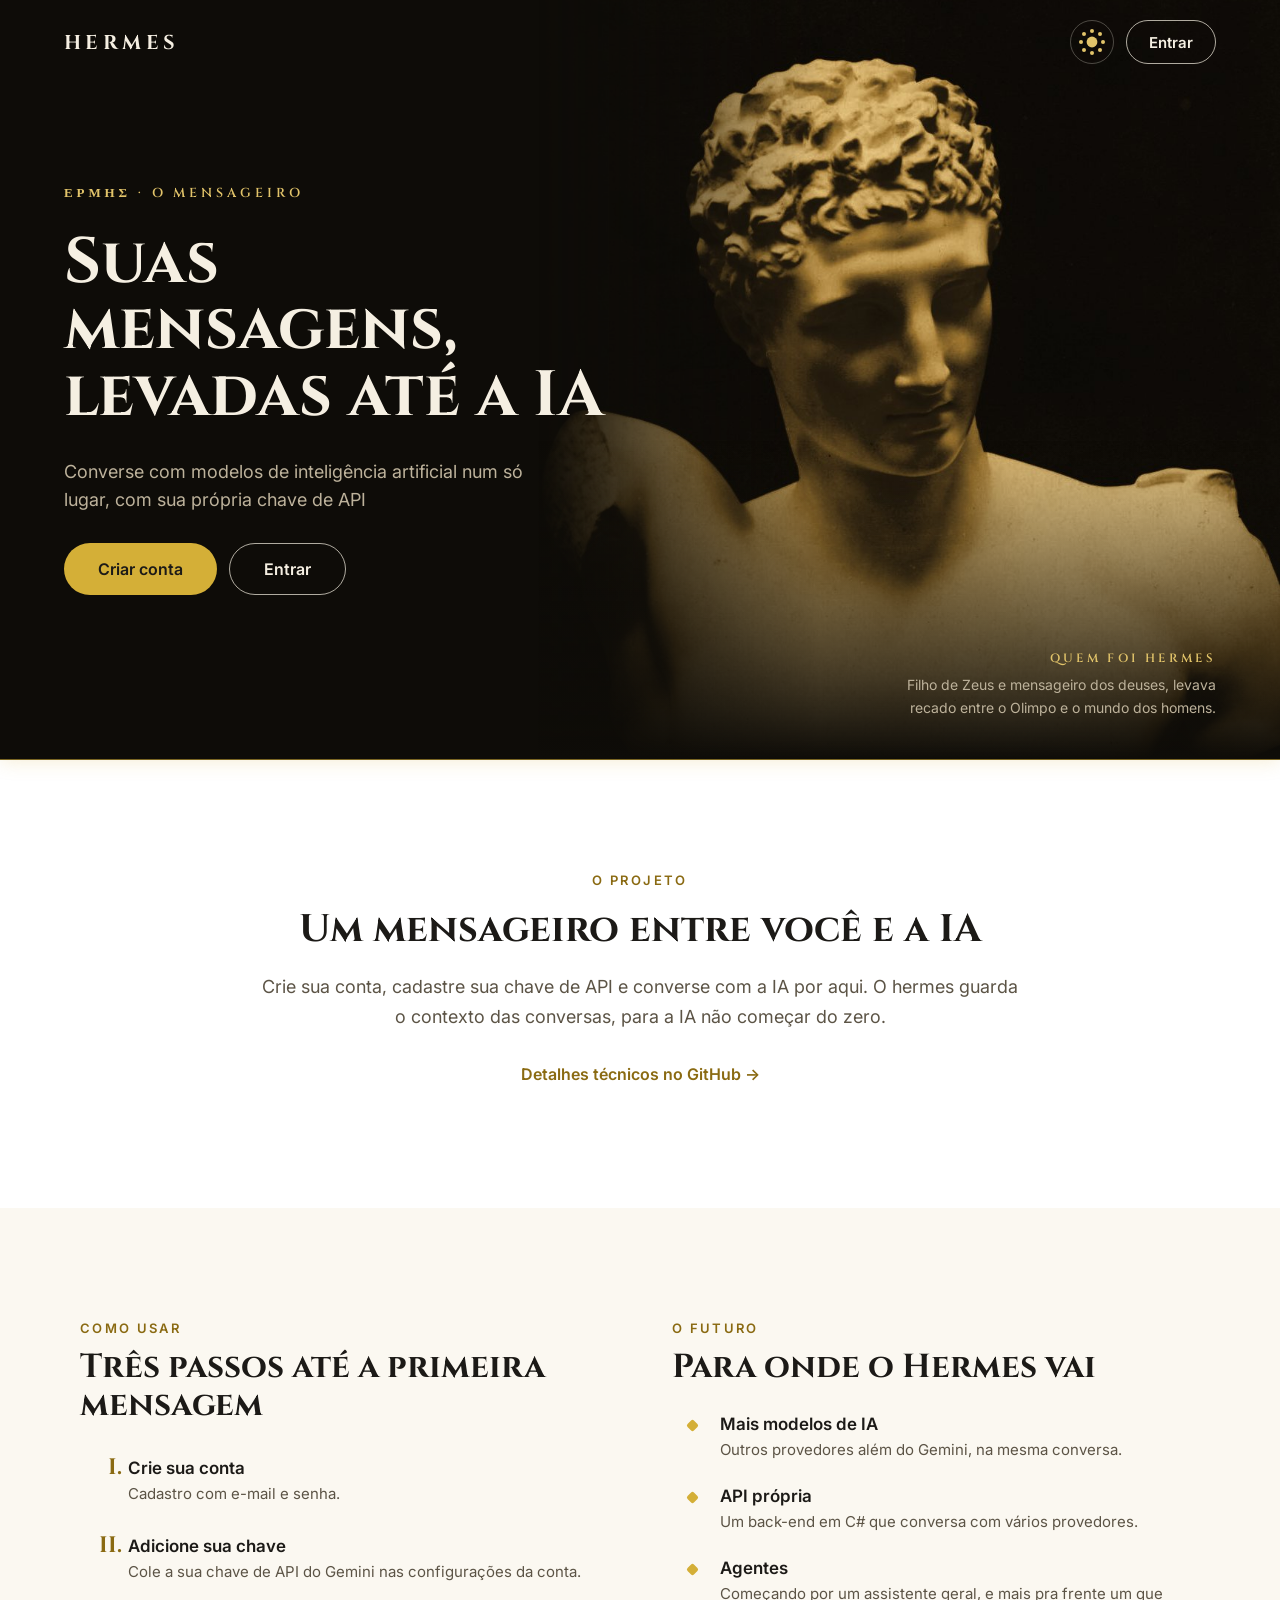
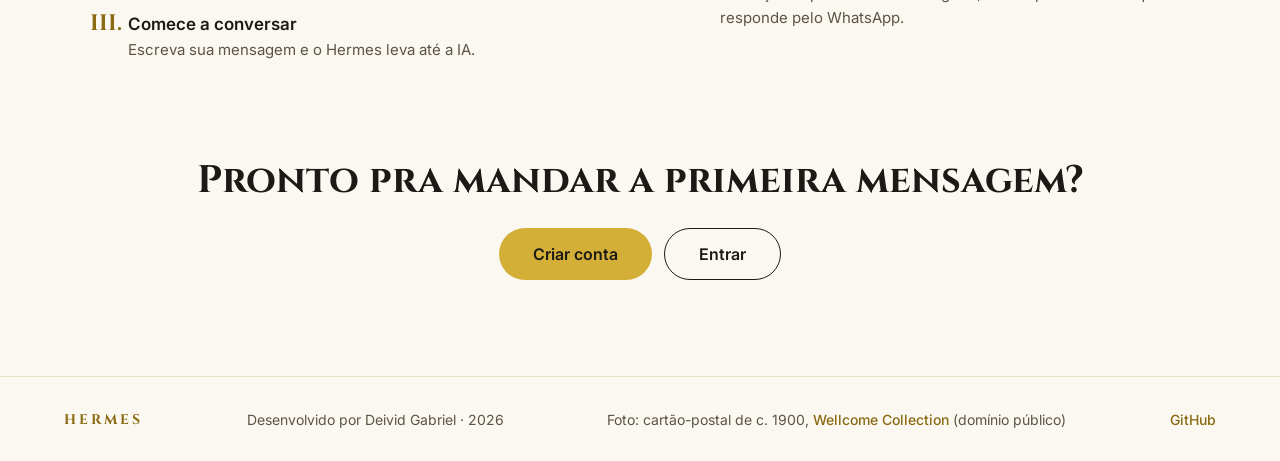
==== frontend/index.html @ 869a113d "Página inicial, estrutura do front-end e projeto da API" ====
<!doctype html>
<html lang="pt-BR">
  <head>
    <meta charset="UTF-8" />
    <meta name="viewport" content="width=device-width, initial-scale=1.0" />
    <title>HERMES</title>
    <link rel="stylesheet" href="css/style.css" />
  </head>
  <body>
    <div class="hermes">
      <header>
        <span id="identidade_hermes">HERMES</span>

        <div class="topo-acoes">
          <button id="tema_pagina" class="btn-tema">Tema</button>
          <a href="pages/login.html" class="btn btn-contorno">Entrar</a>
        </div>
      </header>

      <img src="images/hermes-dourado.jpg" alt="Busto de mármore de Hermes, da estátua de Praxíteles" />
      <div class="hermes-sombra"></div>
      <div class="hermes-informacoes">
        <p class="sobretitulo">ΕΡΜΗΣ · O MENSAGEIRO</p>
        <h1>Suas mensagens, levadas até a IA</h1>
        <p>Converse com modelos de inteligência artificial num só lugar, com sua própria chave de API</p>

        <div class="botoes">
          <a href="pages/cadastro.html" class="btn btn-dourado">Criar conta</a>
          <a href="pages/login.html" class="btn btn-contorno">Entrar</a>
        </div>
      </div>

      <div class="hermes-legenda">
        <span>Quem foi Hermes</span>
        <p>Filho de Zeus e mensageiro dos deuses, levava recado entre o Olimpo e o mundo dos homens.</p>
      </div>
    </div>

    <div class="informacoes-projeto">
      <p class="sobretitulo">O projeto</p>
      <h2>Um mensageiro entre você e a IA</h2>
      <p>
        Crie sua conta, cadastre sua chave de API e converse com a IA por aqui. O hermes guarda o contexto das
        conversas, para a IA não começar do zero.
      </p>
      <a href="https://github.com/DeividGabrielLeandro" target="_blank" rel="noopener">Detalhes técnicos no GitHub →</a>
    </div>
    <div class="colunas">
      <div class="como-usar">
        <p class="sobretitulo">Como usar</p>
        <h2>Três passos até a primeira mensagem</h2>
        <ol type="I">
          <li>
            <h3>Crie sua conta</h3>
            <p>Cadastro com e-mail e senha.</p>
          </li>
          <li>
            <h3>Adicione sua chave</h3>
            <p>Cole a sua chave de API do Gemini nas configurações da conta.</p>
          </li>
          <li>
            <h3>Comece a conversar</h3>
            <p>Escreva sua mensagem e o Hermes leva até a IA.</p>
          </li>
        </ol>
      </div>

      <div class="futuro">
        <p class="sobretitulo">O futuro</p>
        <h2>Para onde o Hermes vai</h2>
        <ul>
          <li>
            <h3>Mais modelos de IA</h3>
            <p>Outros provedores além do Gemini, na mesma conversa.</p>
          </li>
          <li>
            <h3>API própria</h3>
            <p>Um back-end em C# que conversa com vários provedores.</p>
          </li>
          <li>
            <h3>Agentes</h3>
            <p>Começando por um assistente geral, e mais pra frente um que responde pelo WhatsApp.</p>
          </li>
        </ul>
      </div>
    </div>
    <div class="chamada-final">
      <h2>Pronto pra mandar a primeira mensagem?</h2>
      <div class="botoes">
        <a href="pages/cadastro.html" class="btn btn-dourado">Criar conta</a>
        <a href="pages/login.html" class="btn btn-contorno">Entrar</a>
      </div>
    </div>
    <footer>
      <span>HERMES</span>
      <span>Desenvolvido por Deivid Gabriel · 2026</span>
      <span>
        Foto: cartão-postal de c. 1900,
        <a href="https://wellcomecollection.org/works/et2sagbt" target="_blank" rel="noopener">Wellcome Collection</a>
        (domínio público)
      </span>
      <a href="https://github.com/DeividGabrielLeandro" target="_blank" rel="noopener">GitHub</a>
    </footer>
    <script src="js/script.js"></script>
  </body>
</html>
---- frontend/css/style.css ----
@import url("https://fonts.googleapis.com/css2?family=Cinzel:wght@500;600;700&family=Inter:wght@400;500;600&display=swap");

/* ===== Cores dos temas ===== */
/* Padrão: escuro */
:root {
  --fundo: #12100c;
  --superficie: #1a1712;
  --borda: #332d22;
  --texto: #f3ede0;
  --texto-2: #b5aa94;
  --dourado: #d4af37;
  --dourado-texto: #e2c46a;
}

/* Claro: quando o sistema da pessoa está no claro e ela não escolheu nada no botão... */
@media (prefers-color-scheme: light) {
  :root:not([data-tema="escuro"]) {
    --fundo: #fbf8f1;
    --superficie: #ffffff;
    --borda: #e9e0cc;
    --texto: #1c1a17;
    --texto-2: #5c5446;
    --dourado-texto: #8a6a12;
  }
}

/* ...ou quando ela escolheu claro no botão */
:root[data-tema="claro"] {
  --fundo: #fbf8f1;
  --superficie: #ffffff;
  --borda: #e9e0cc;
  --texto: #1c1a17;
  --texto-2: #5c5446;
  --dourado-texto: #8a6a12;
}

/* ===== Base ===== */
* {
  box-sizing: border-box;
}

html {
  scroll-behavior: smooth;
}

body {
  margin: 0;
  background: var(--fundo);
  color: var(--texto);
  font-family: "Inter", system-ui, sans-serif;
}

h1,
h2 {
  margin: 0;
  font-family: "Cinzel", serif;
  font-weight: 700;
  color: var(--texto);
}

h2 {
  font-size: clamp(1.9rem, 3vw, 2.6rem);
  line-height: 1.15;
}

.sobretitulo {
  margin: 0;
  font-size: 13px;
  font-weight: 600;
  letter-spacing: 0.18em;
  text-transform: uppercase;
  color: var(--dourado-texto);
}

/* ===== Botões ===== */
.btn {
  display: inline-flex;
  align-items: center;
  justify-content: center;
  min-height: 52px;
  padding: 0 34px;
  border-radius: 999px;
  font-size: 16px;
  font-weight: 600;
  text-decoration: none;
  transition: transform 0.15s ease, box-shadow 0.2s ease, background-color 0.2s ease, color 0.4s ease,
    border-color 0.4s ease;
}

.btn:hover {
  transform: translateY(-2px);
}

.btn:focus-visible,
.btn-tema:focus-visible {
  outline: 2px solid var(--dourado);
  outline-offset: 3px;
}

.btn-dourado {
  background: var(--dourado);
  color: #1c1a17;
}

.btn-dourado:hover {
  box-shadow: 0 8px 28px rgba(212, 175, 55, 0.42);
}

.btn-contorno {
  border: 1.5px solid var(--texto);
  color: var(--texto);
}

.btn-contorno:hover {
  background-color: rgba(212, 175, 55, 0.14);
}

.botoes {
  display: flex;
  flex-wrap: wrap;
  gap: 12px;
}

/* ===== Topo (sempre escuro) ===== */
.hermes {
  position: relative;
  min-height: 760px;
  display: flex;
  flex-direction: column;
  overflow: hidden;
  background: #0e0c08;
  color: #f5efe2;
  border-bottom: 1px solid rgba(212, 175, 55, 0.55);
  box-shadow: 0 1px 18px rgba(212, 175, 55, 0.22);
}

.hermes > img {
  position: absolute;
  top: 0;
  right: 0;
  width: 58%;
  height: 100%;
  object-fit: cover;
  object-position: 50% 18%;
  -webkit-mask-image: linear-gradient(to right, transparent 0%, #000 38%);
  mask-image: linear-gradient(to right, transparent 0%, #000 38%);
}

.hermes-sombra {
  position: absolute;
  right: 0;
  bottom: 0;
  width: 58%;
  height: 42%;
  background: linear-gradient(to top, #0e0c08 0%, rgba(14, 12, 8, 0) 100%);
  pointer-events: none;
}

.hermes header {
  position: relative;
  z-index: 2;
  display: flex;
  flex-wrap: wrap;
  align-items: center;
  justify-content: space-between;
  gap: 12px;
  padding: 20px 4rem;
}

#identidade_hermes {
  font-family: "Cinzel", serif;
  font-weight: 700;
  font-size: 20px;
  letter-spacing: 0.22em;
}

.topo-acoes {
  display: flex;
  align-items: center;
  gap: 12px;
}

.topo-acoes .btn {
  min-height: 44px;
  padding: 0 22px;
  font-size: 15px;
}

/* Botão de tema: o texto "Tema" fica escondido (leitores de tela continuam lendo)
   e no lugar aparece uma lua (tema escuro) ou um sol (tema claro), desenhados em CSS */
.btn-tema {
  position: relative;
  width: 44px;
  height: 44px;
  padding: 0;
  border-radius: 50%;
  border: 1px solid rgba(245, 239, 226, 0.28);
  background: transparent;
  color: #e2c46a;
  font-size: 0;
  line-height: 0;
  cursor: pointer;
  transition: background-color 0.2s ease, transform 0.2s ease;
}

.btn-tema:hover {
  background-color: rgba(212, 175, 55, 0.14);
}

.btn-tema:active {
  transform: scale(0.92);
}

/* Lua: círculo vazio com uma sombra interna que forma a meia-lua */
.btn-tema::before {
  content: "";
  position: absolute;
  top: 50%;
  left: 50%;
  width: 18px;
  height: 18px;
  margin: -9px 0 0 -9px;
  border-radius: 50%;
  background-color: transparent;
  box-shadow: inset 6px -5px 0 0 currentColor;
  transform: rotate(-20deg);
  transition: box-shadow 0.5s ease, background-color 0.5s ease, transform 0.5s ease;
}

/* Raios do sol: um ponto central invisível com 8 sombras em volta */
.btn-tema::after {
  content: "";
  position: absolute;
  top: 50%;
  left: 50%;
  width: 4px;
  height: 4px;
  margin: -2px 0 0 -2px;
  border-radius: 50%;
  box-shadow:
    0 -11px, 0 11px, 11px 0, -11px 0,
    8px 8px, -8px 8px, 8px -8px, -8px -8px;
  opacity: 0;
  transform: scale(0.4) rotate(-90deg);
  transition: opacity 0.4s ease, transform 0.5s ease;
}

/* Sol: o círculo fica cheio e menor, e os raios aparecem girando */
:root[data-tema="claro"] .btn-tema::before {
  background-color: currentColor;
  box-shadow: inset 0 0 0 0 currentColor;
  transform: scale(0.6) rotate(90deg);
}

:root[data-tema="claro"] .btn-tema::after {
  opacity: 1;
  transform: scale(1) rotate(0deg);
}

@media (prefers-color-scheme: light) {
  :root:not([data-tema="escuro"]) .btn-tema::before {
    background-color: currentColor;
    box-shadow: inset 0 0 0 0 currentColor;
    transform: scale(0.6) rotate(90deg);
  }

  :root:not([data-tema="escuro"]) .btn-tema::after {
    opacity: 1;
    transform: scale(1) rotate(0deg);
  }
}

.hermes .btn-contorno {
  border-color: rgba(245, 239, 226, 0.7);
  color: #f5efe2;
}

.hermes-informacoes {
  position: relative;
  z-index: 2;
  flex: 1;
  width: min(100%, calc(560px + 8rem));
  display: flex;
  flex-direction: column;
  justify-content: center;
  gap: 28px;
  padding: 2rem 4rem 6rem;
}

.hermes .sobretitulo {
  font-family: "Cinzel", serif;
  letter-spacing: 0.3em;
  color: #e2c46a;
}

.hermes h1 {
  font-size: clamp(2.6rem, 5vw, 4.4rem);
  line-height: 1.04;
  color: #f5efe2;
}

.hermes-informacoes > p:not(.sobretitulo) {
  max-width: 460px;
  margin: 0;
  font-size: 18px;
  line-height: 1.6;
  color: #bdb29b;
}

.hermes-legenda {
  position: absolute;
  z-index: 2;
  right: 4rem;
  bottom: 2.5rem;
  max-width: 340px;
  display: flex;
  flex-direction: column;
  gap: 8px;
  text-align: right;
}

.hermes-legenda span {
  font-family: "Cinzel", serif;
  font-size: 12px;
  font-weight: 600;
  letter-spacing: 0.28em;
  text-transform: uppercase;
  color: #e2c46a;
}

.hermes-legenda p {
  margin: 0;
  font-size: 14px;
  line-height: 1.6;
  color: #bdb29b;
}

/* ===== O projeto ===== */
.informacoes-projeto {
  display: flex;
  flex-direction: column;
  align-items: center;
  gap: 20px;
  padding: 7rem max(1.5rem, calc((100% - 760px) / 2));
  background: var(--superficie);
  text-align: center;
}

.informacoes-projeto > p:not(.sobretitulo) {
  margin: 0;
  font-size: 18px;
  line-height: 1.65;
  color: var(--texto-2);
}

.informacoes-projeto a {
  display: inline-flex;
  align-items: center;
  min-height: 44px;
  color: var(--dourado-texto);
  font-weight: 600;
  text-decoration: none;
}

.informacoes-projeto a:hover {
  text-decoration: underline;
}

/* ===== Como usar + O futuro ===== */
.colunas {
  display: grid;
  grid-template-columns: repeat(2, minmax(0, 1fr));
  gap: 64px;
  padding: 7rem max(1.5rem, calc((100% - 1120px) / 2)) 6rem;
  background: var(--fundo);
}

.como-usar,
.futuro {
  display: flex;
  flex-direction: column;
  gap: 12px;
}

.como-usar h2,
.futuro h2 {
  margin-bottom: 16px;
  font-size: clamp(1.7rem, 2.6vw, 2.2rem);
}

.como-usar ol,
.futuro ul {
  margin: 0;
  display: flex;
  flex-direction: column;
  gap: 24px;
}

.como-usar ol {
  padding-left: 3rem;
}

.como-usar li::marker {
  font-family: "Cinzel", serif;
  font-size: 1.4rem;
  font-weight: 700;
  color: var(--dourado-texto);
}

.futuro ul {
  padding: 0;
  list-style: none;
}

.futuro li {
  position: relative;
  padding-left: 3rem;
}

.futuro li::before {
  content: "";
  position: absolute;
  left: 1rem;
  top: 0.45rem;
  width: 9px;
  height: 9px;
  border-radius: 2px;
  background: var(--dourado);
  transform: rotate(45deg);
}

.colunas li h3 {
  margin: 0 0 4px;
  font-size: 17px;
  font-weight: 600;
  color: var(--texto);
}

.colunas li p {
  margin: 0;
  font-size: 15px;
  line-height: 1.6;
  color: var(--texto-2);
}

/* ===== Chamada final ===== */
.chamada-final {
  display: flex;
  flex-direction: column;
  align-items: center;
  gap: 24px;
  padding: 0 1.5rem 6rem;
  background: var(--fundo);
  text-align: center;
}

.chamada-final h2 {
  font-size: clamp(1.8rem, 3vw, 2.5rem);
  line-height: 1.2;
}

.chamada-final .botoes {
  justify-content: center;
}

/* ===== Rodapé ===== */
footer {
  display: flex;
  flex-wrap: wrap;
  align-items: center;
  justify-content: space-between;
  gap: 8px 24px;
  padding: 20px 4rem;
  background: var(--fundo);
  border-top: 1px solid var(--borda);
  font-size: 14px;
  color: var(--texto-2);
}

footer span:first-child {
  font-family: "Cinzel", serif;
  font-weight: 700;
  letter-spacing: 0.22em;
  color: var(--dourado-texto);
}

footer a {
  display: inline-flex;
  align-items: center;
  min-height: 44px;
  color: var(--dourado-texto);
  font-weight: 500;
  text-decoration: none;
}

footer a:hover {
  text-decoration: underline;
}

/* ===== Celular ===== */
@media (max-width: 800px) {
  .hermes {
    min-height: 0;
  }

  .hermes > img {
    width: 100%;
    opacity: 0.38;
    -webkit-mask-image: none;
    mask-image: none;
  }

  .hermes-sombra {
    width: 100%;
    height: 75%;
  }

  .hermes header,
  .hermes-informacoes,
  footer {
    padding-left: 1.5rem;
    padding-right: 1.5rem;
  }

  .hermes-informacoes {
    padding-bottom: 3rem;
  }

  .hermes-legenda {
    position: relative;
    right: auto;
    bottom: auto;
    max-width: none;
    padding: 0 1.5rem 2.5rem;
    text-align: left;
  }

  .colunas {
    grid-template-columns: 1fr;
    gap: 56px;
  }
}

/* ===== Animações ===== */
/* Só o "from": o fim da animação é o próprio estilo do elemento
   (assim a imagem continua com opacity 0.38 no celular, por exemplo) */
@keyframes aparecer {
  from {
    opacity: 0;
  }
}

@keyframes surgir {
  from {
    opacity: 0;
    transform: translateY(24px);
  }
}

@keyframes revelar-imagem {
  from {
    opacity: 0;
    transform: scale(1.06);
  }
}

/* Entrada do topo, em sequência */
.hermes header {
  animation: aparecer 0.8s ease both;
}

.hermes > img {
  animation: revelar-imagem 1.6s ease both;
}

.hermes-informacoes > * {
  animation: surgir 0.8s ease both;
}

.hermes-informacoes > :nth-child(1) {
  animation-delay: 0.2s;
}

.hermes-informacoes > :nth-child(2) {
  animation-delay: 0.35s;
}

.hermes-informacoes > :nth-child(3) {
  animation-delay: 0.5s;
}

.hermes-informacoes > :nth-child(4) {
  animation-delay: 0.65s;
}

.hermes-legenda {
  animation: surgir 0.8s ease 0.9s both;
}

/* Seções de baixo surgem ao rolar a página (em navegadores que suportam;
   nos outros elas só aparecem normalmente) */
@supports (animation-timeline: view()) {
  .informacoes-projeto > *,
  .como-usar,
  .futuro,
  .chamada-final > * {
    animation: surgir linear both;
    animation-timeline: view();
    animation-range: entry 0% entry 70%;
  }
}

/* Troca de tema suave */
body,
.informacoes-projeto,
.colunas,
.chamada-final,
footer {
  transition: background-color 0.4s ease, color 0.4s ease, border-color 0.4s ease;
}

h2,
h3,
p,
.informacoes-projeto a,
footer a,
footer span {
  transition: color 0.4s ease;
}

/* Quem desativou animações no sistema não vê nada se mexendo */
@media (prefers-reduced-motion: reduce) {
  html {
    scroll-behavior: auto;
  }

  *,
  *::before,
  *::after {
    animation: none !important;
    transition: none !important;
  }

  .btn:hover {
    transform: none;
  }
}
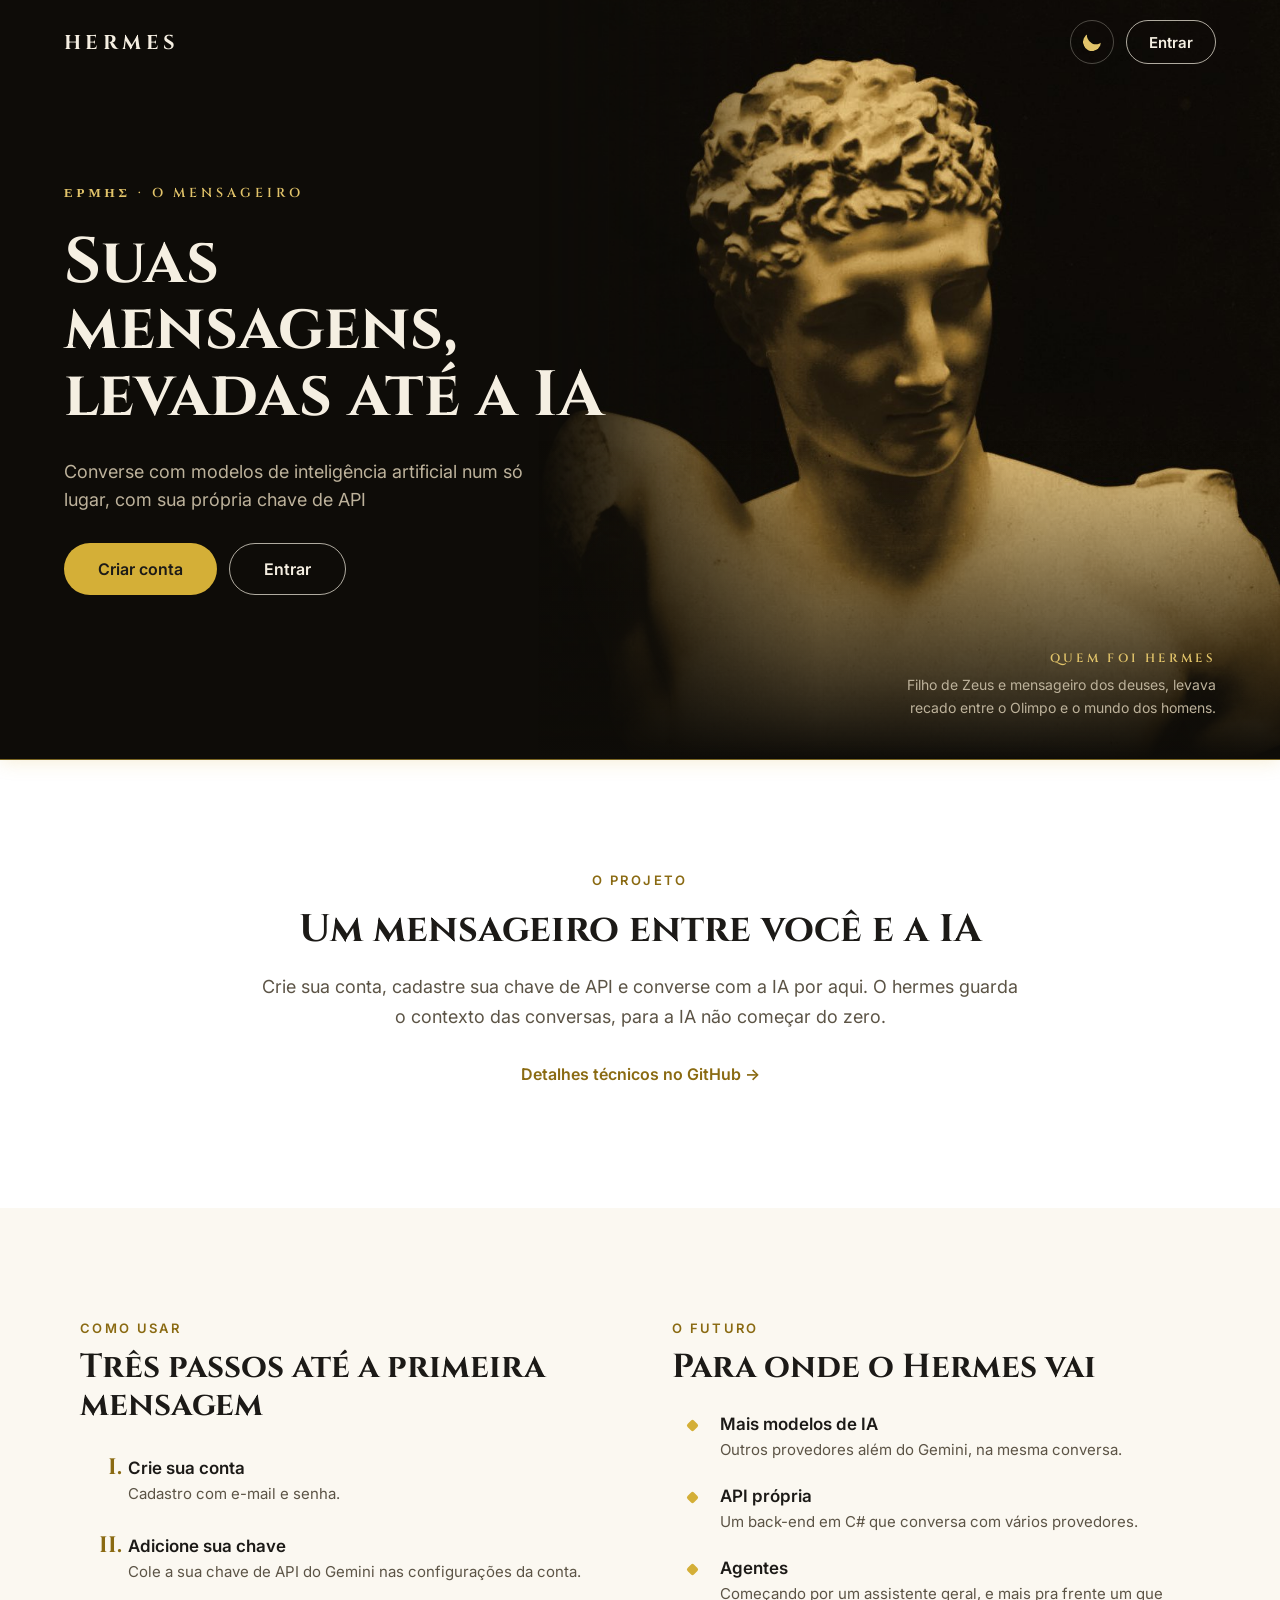
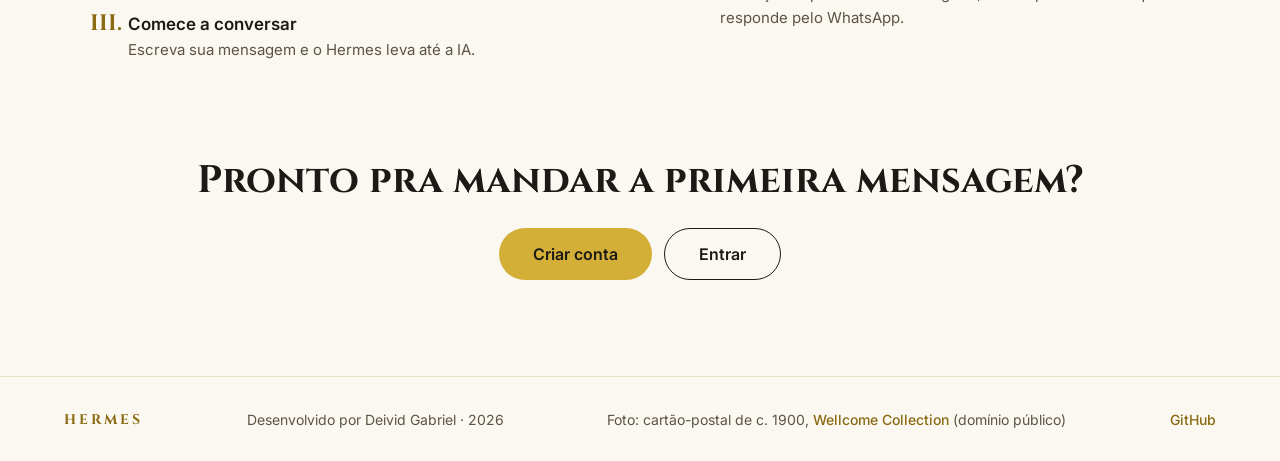
==== commit 99becbfe: "feat: verificação de e-mail por código e recuperação de senha Back-end: - EmailService (MailKit) env" ====
--- a/frontend/index.html
+++ b/frontend/index.html
@@ -9,7 +9,7 @@
   <body>
     <div class="hermes">
       <header>
-        <span id="identidade_hermes">HERMES</span>
+        <a href="index.html" id="identidade_hermes">HERMES</a>
 
         <div class="topo-acoes">
           <button id="tema_pagina" class="btn-tema">Tema</button>
--- a/frontend/css/style.css
+++ b/frontend/css/style.css
@@ -91,6 +91,13 @@
   transform: translateY(-2px);
 }
 
+/* Quando o .btn é um <button> (ex.: botão de enviar do formulário) */
+button.btn {
+  border: 0;
+  font-family: inherit;
+  cursor: pointer;
+}
+
 .btn:focus-visible,
 .btn-tema:focus-visible {
   outline: 2px solid var(--dourado);
@@ -167,11 +174,25 @@
   padding: 20px 4rem;
 }
 
+/* Logo: é um link pra página inicial, mas com cara de texto */
 #identidade_hermes {
   font-family: "Cinzel", serif;
   font-weight: 700;
   font-size: 20px;
   letter-spacing: 0.22em;
+  color: inherit;
+  text-decoration: none;
+  transition: color 0.2s ease;
+}
+
+#identidade_hermes:hover {
+  color: var(--dourado);
+}
+
+#identidade_hermes:focus-visible {
+  outline: 2px solid var(--dourado);
+  outline-offset: 4px;
+  border-radius: 4px;
 }
 
 .topo-acoes {
@@ -187,7 +208,8 @@
 }
 
 /* Botão de tema: o texto "Tema" fica escondido (leitores de tela continuam lendo)
-   e no lugar aparece uma lua (tema escuro) ou um sol (tema claro), desenhados em CSS */
+   e no lugar aparece o tema pra onde ele troca: sol no tema escuro, lua no tema claro.
+   Os dois são desenhados em CSS */
 .btn-tema {
   position: relative;
   width: 44px;
@@ -211,7 +233,7 @@
   transform: scale(0.92);
 }
 
-/* Lua: círculo vazio com uma sombra interna que forma a meia-lua */
+/* Sol (tema escuro, padrão): anel pequeno feito com sombra interna */
 .btn-tema::before {
   content: "";
   position: absolute;
@@ -221,10 +243,9 @@
   height: 18px;
   margin: -9px 0 0 -9px;
   border-radius: 50%;
-  background-color: transparent;
-  box-shadow: inset 6px -5px 0 0 currentColor;
-  transform: rotate(-20deg);
-  transition: box-shadow 0.5s ease, background-color 0.5s ease, transform 0.5s ease;
+  box-shadow: inset 0 0 0 3px currentColor;
+  transform: scale(0.55) rotate(90deg);
+  transition: box-shadow 0.5s ease, transform 0.5s ease;
 }
 
 /* Raios do sol: um ponto central invisível com 8 sombras em volta */
@@ -233,40 +254,37 @@
   position: absolute;
   top: 50%;
   left: 50%;
-  width: 4px;
-  height: 4px;
-  margin: -2px 0 0 -2px;
+  width: 3px;
+  height: 3px;
+  margin: -1.5px 0 0 -1.5px;
   border-radius: 50%;
   box-shadow:
-    0 -11px, 0 11px, 11px 0, -11px 0,
-    8px 8px, -8px 8px, 8px -8px, -8px -8px;
+    0 -9px, 0 9px, 9px 0, -9px 0,
+    6.5px 6.5px, -6.5px 6.5px, 6.5px -6.5px, -6.5px -6.5px;
+  transition: opacity 0.4s ease, transform 0.5s ease;
+}
+
+/* Lua (tema claro): o anel cresce e a sombra interna desliza, formando a meia-lua;
+   os raios somem girando */
+:root[data-tema="claro"] .btn-tema::before {
+  box-shadow: inset 6px -5px 0 0 currentColor;
+  transform: rotate(-20deg);
+}
+
+:root[data-tema="claro"] .btn-tema::after {
   opacity: 0;
   transform: scale(0.4) rotate(-90deg);
-  transition: opacity 0.4s ease, transform 0.5s ease;
-}
-
-/* Sol: o círculo fica cheio e menor, e os raios aparecem girando */
-:root[data-tema="claro"] .btn-tema::before {
-  background-color: currentColor;
-  box-shadow: inset 0 0 0 0 currentColor;
-  transform: scale(0.6) rotate(90deg);
-}
-
-:root[data-tema="claro"] .btn-tema::after {
-  opacity: 1;
-  transform: scale(1) rotate(0deg);
 }
 
 @media (prefers-color-scheme: light) {
   :root:not([data-tema="escuro"]) .btn-tema::before {
-    background-color: currentColor;
-    box-shadow: inset 0 0 0 0 currentColor;
-    transform: scale(0.6) rotate(90deg);
+    box-shadow: inset 6px -5px 0 0 currentColor;
+    transform: rotate(-20deg);
   }
 
   :root:not([data-tema="escuro"]) .btn-tema::after {
-    opacity: 1;
-    transform: scale(1) rotate(0deg);
+    opacity: 0;
+    transform: scale(0.4) rotate(-90deg);
   }
 }
 
@@ -497,6 +515,271 @@
   text-decoration: underline;
 }
 
+/* ===== Cadastro / Login (.auth) ===== */
+/* Duas colunas: formulário à esquerda (segue o tema), estátua à direita (sempre escura) */
+.auth {
+  display: grid;
+  grid-template-columns: 1fr 1fr;
+  min-height: 100vh;
+  min-height: 100dvh;
+}
+
+.painel-esquerdo {
+  display: flex;
+  flex-direction: column;
+  padding: 0 4rem 3rem;
+  background: var(--fundo);
+}
+
+.painel-esquerdo header {
+  display: flex;
+  align-items: center;
+  justify-content: space-between;
+  gap: 12px;
+  padding: 32px 0;
+}
+
+/* Aqui o fundo muda com o tema, então o botão acompanha */
+.auth .btn-tema {
+  color: var(--texto);
+  border-color: var(--borda);
+}
+
+.auth-conteudo {
+  flex: 1;
+  width: 100%;
+  max-width: 420px;
+  margin: 0 auto;
+  display: flex;
+  flex-direction: column;
+  justify-content: center;
+  padding: 1rem 0;
+}
+
+.auth-conteudo h1 {
+  margin: 14px 0 16px;
+  font-size: clamp(2rem, 3vw, 2.4rem);
+  line-height: 1.15;
+}
+
+.auth-conteudo h1 + p {
+  margin: 0;
+  font-size: 16px;
+  line-height: 1.6;
+  color: var(--texto-2);
+}
+
+/* Formulário */
+.cadastro,
+.login {
+  display: flex;
+  flex-direction: column;
+  gap: 18px;
+  margin-top: 36px;
+}
+
+.campo {
+  display: flex;
+  flex-direction: column;
+  gap: 8px;
+}
+
+.campo label {
+  font-size: 14px;
+  font-weight: 600;
+  color: var(--texto);
+}
+
+/* "Esqueci a senha": link pequeno à direita, na linha do "Senha".
+   Funciona com o link dentro do <label> (como está hoje) */
+.campo label:has(a) {
+  display: flex;
+  align-items: baseline;
+  justify-content: space-between;
+  gap: 12px;
+}
+
+.campo label a {
+  font-size: 13px;
+  font-weight: 500;
+  color: var(--dourado-texto);
+  text-decoration: none;
+}
+
+.campo label a:hover {
+  text-decoration: underline;
+}
+
+.campo input {
+  height: 48px;
+  padding: 0 16px;
+  border: 1px solid var(--borda);
+  border-radius: 10px;
+  background: var(--superficie);
+  color: var(--texto);
+  font: inherit;
+  font-size: 15px;
+  outline: 2px solid transparent;
+  transition: border-color 0.2s ease, box-shadow 0.2s ease, background-color 0.4s ease, color 0.4s ease;
+}
+
+.campo input::placeholder {
+  color: var(--texto-2);
+  opacity: 0.8;
+}
+
+.campo input:focus {
+  border-color: var(--dourado);
+  box-shadow: 0 0 0 3px rgba(212, 175, 55, 0.22);
+}
+
+/* Borda vermelha só depois que a pessoa mexeu no campo e ele ficou inválido */
+.campo input:user-invalid {
+  border-color: #c0564a;
+}
+
+/* Mensagem de erro do formulário: só ocupa espaço quando tem texto */
+.form-erro {
+  margin: 0;
+  font-size: 13px;
+  font-weight: 500;
+  color: #e2786b;
+}
+
+/* Vermelho mais escuro pra ler bem no fundo claro */
+:root[data-tema="claro"] .form-erro {
+  color: #b3473b;
+}
+
+@media (prefers-color-scheme: light) {
+  :root:not([data-tema="escuro"]) .form-erro {
+    color: #b3473b;
+  }
+}
+
+.form-erro:empty {
+  display: none;
+}
+
+/* Dica abaixo do campo: com a classe .campo-dica ou um <p> comum dentro do .campo */
+.campo-dica,
+.campo > p:not(.form-erro) {
+  margin: 0;
+  font-size: 13px;
+  color: var(--texto-2);
+}
+
+/* Campo do código de verificação: grande, centralizado e com os dígitos espaçados */
+#codigo {
+  height: 64px;
+  padding: 0 16px 0 calc(16px + 0.5em); /* compensa o espaço que o letter-spacing deixa depois do último dígito */
+  font-size: 28px;
+  font-weight: 500;
+  font-variant-numeric: tabular-nums;
+  letter-spacing: 0.5em;
+  text-align: center;
+}
+
+#codigo::placeholder {
+  color: var(--texto-2);
+  opacity: 0.6;
+}
+
+.cadastro .btn,
+.login .btn {
+  width: 100%;
+  margin-top: 10px;
+}
+
+.auth-alternativa {
+  margin: 32px 0 0;
+  font-size: 15px;
+  text-align: center;
+  color: var(--texto-2);
+}
+
+.auth-alternativa a {
+  color: var(--dourado-texto);
+  font-weight: 600;
+  text-decoration: none;
+}
+
+.auth-alternativa a:hover {
+  text-decoration: underline;
+}
+
+/* Painel da estátua */
+.painel-direito {
+  position: relative;
+  overflow: hidden;
+  display: flex;
+  flex-direction: column;
+  justify-content: flex-end;
+  background: #0e0c08;
+  border-left: 1px solid rgba(212, 175, 55, 0.55);
+  box-shadow: -1px 0 18px rgba(212, 175, 55, 0.22);
+}
+
+.painel-direito > img {
+  position: absolute;
+  inset: 0;
+  width: 100%;
+  height: 100%;
+  object-fit: cover;
+  object-position: 50% 15%;
+}
+
+.painel-sombra {
+  position: absolute;
+  right: 0;
+  bottom: 0;
+  left: 0;
+  height: 45%;
+  background: linear-gradient(to top, #0e0c08 10%, rgba(14, 12, 8, 0) 100%);
+  pointer-events: none;
+}
+
+.painel-legenda {
+  position: relative;
+  z-index: 1;
+  display: flex;
+  flex-direction: column;
+  gap: 10px;
+  padding: 0 3rem 3rem;
+}
+
+.painel-legenda .sobretitulo {
+  font-family: "Cinzel", serif;
+  font-size: 12px;
+  letter-spacing: 0.3em;
+  color: #e2c46a;
+}
+
+.painel-legenda h2 {
+  font-size: clamp(1.4rem, 2vw, 1.75rem);
+  line-height: 1.3;
+  color: #f5efe2;
+}
+
+/* Tela estreita: só o formulário */
+@media (max-width: 900px) {
+  .auth {
+    grid-template-columns: 1fr;
+  }
+
+  .painel-direito {
+    display: none;
+  }
+
+  .painel-esquerdo {
+    padding: 0 1.5rem 2.5rem;
+  }
+
+  .painel-esquerdo header {
+    padding: 20px 0;
+  }
+}
+
 /* ===== Celular ===== */
 @media (max-width: 800px) {
   .hermes {
@@ -595,6 +878,39 @@
 
 .hermes-legenda {
   animation: surgir 0.8s ease 0.9s both;
+}
+
+/* Entrada do cadastro/login */
+.painel-esquerdo header {
+  animation: aparecer 0.8s ease both;
+}
+
+.auth-conteudo > * {
+  animation: surgir 0.7s ease both;
+}
+
+.auth-conteudo > :nth-child(2) {
+  animation-delay: 0.1s;
+}
+
+.auth-conteudo > :nth-child(3) {
+  animation-delay: 0.2s;
+}
+
+.auth-conteudo > :nth-child(4) {
+  animation-delay: 0.3s;
+}
+
+.auth-conteudo > :nth-child(5) {
+  animation-delay: 0.4s;
+}
+
+.painel-direito > img {
+  animation: revelar-imagem 1.6s ease both;
+}
+
+.painel-legenda {
+  animation: surgir 0.8s ease 0.6s both;
 }
 
 /* Seções de baixo surgem ao rolar a página (em navegadores que suportam;
@@ -612,6 +928,7 @@
 
 /* Troca de tema suave */
 body,
+.painel-esquerdo,
 .informacoes-projeto,
 .colunas,
 .chamada-final,
@@ -619,9 +936,11 @@
   transition: background-color 0.4s ease, color 0.4s ease, border-color 0.4s ease;
 }
 
+h1,
 h2,
 h3,
 p,
+label,
 .informacoes-projeto a,
 footer a,
 footer span {
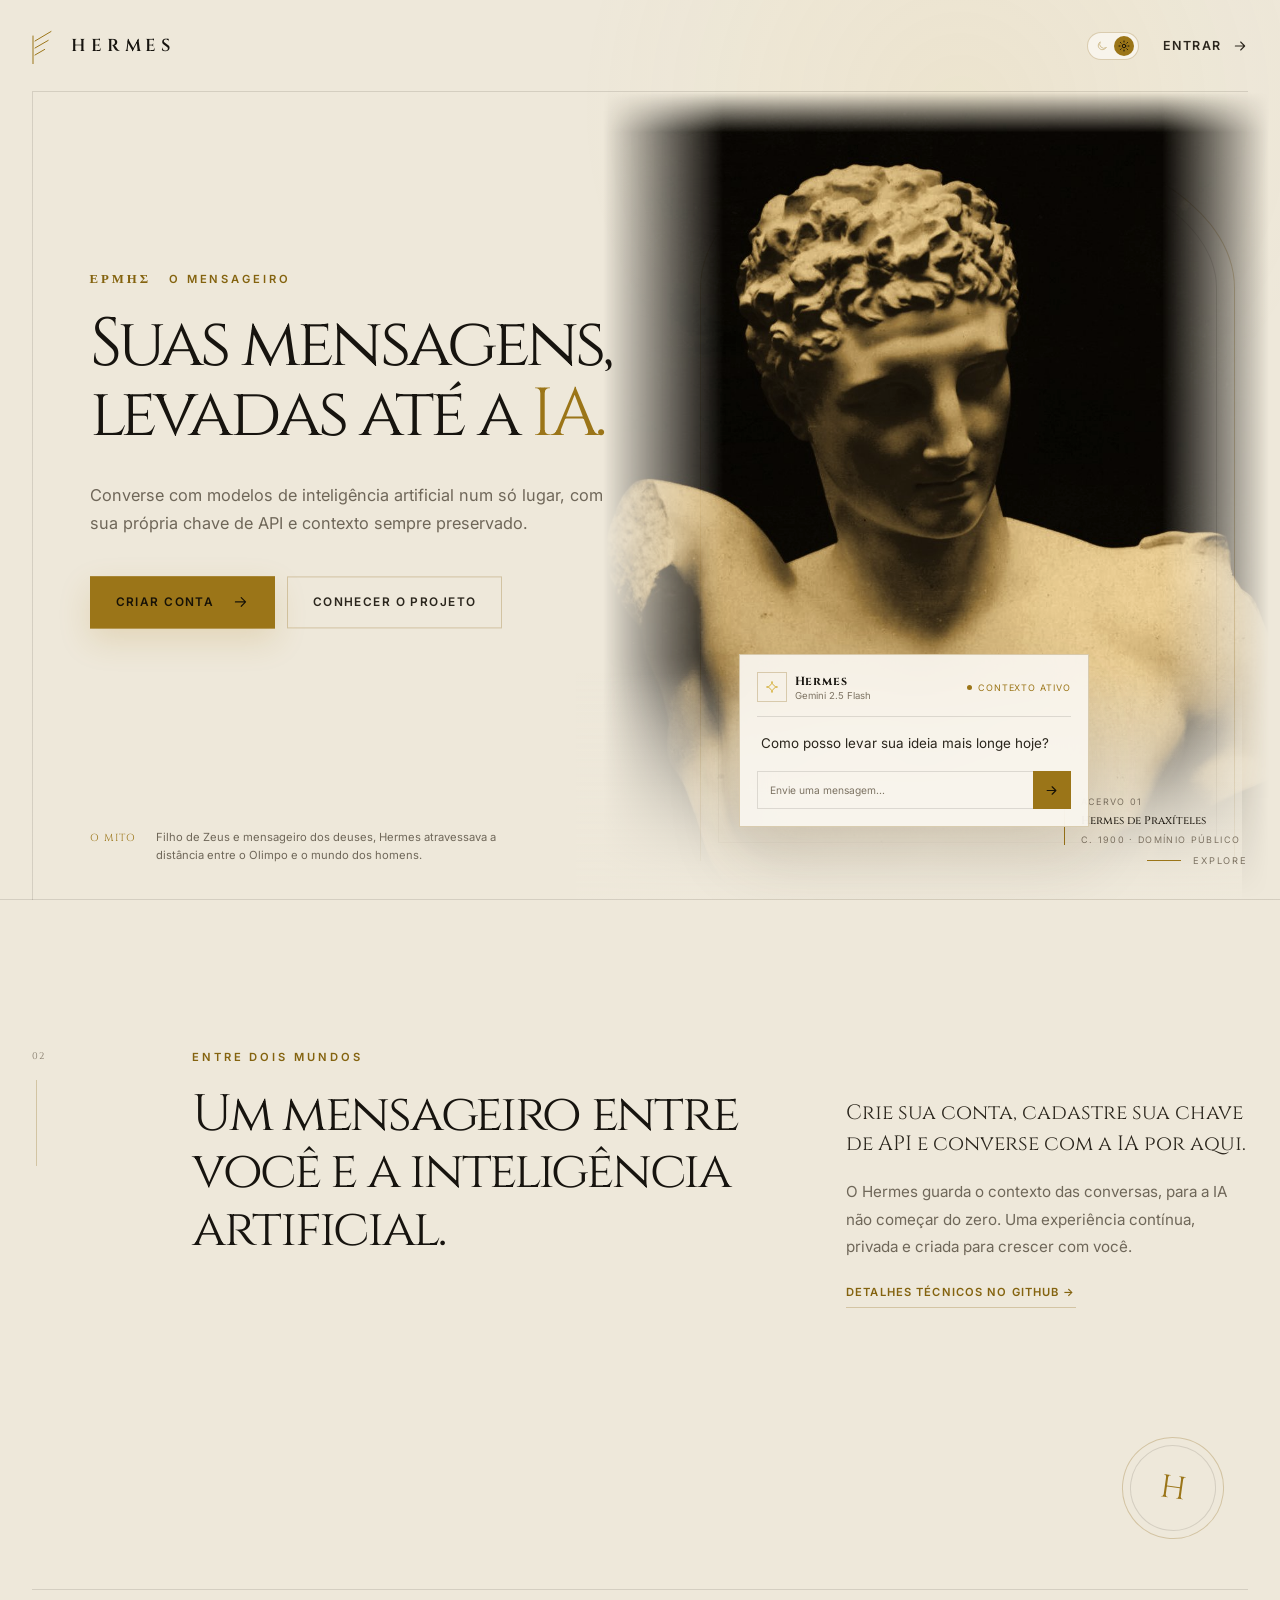
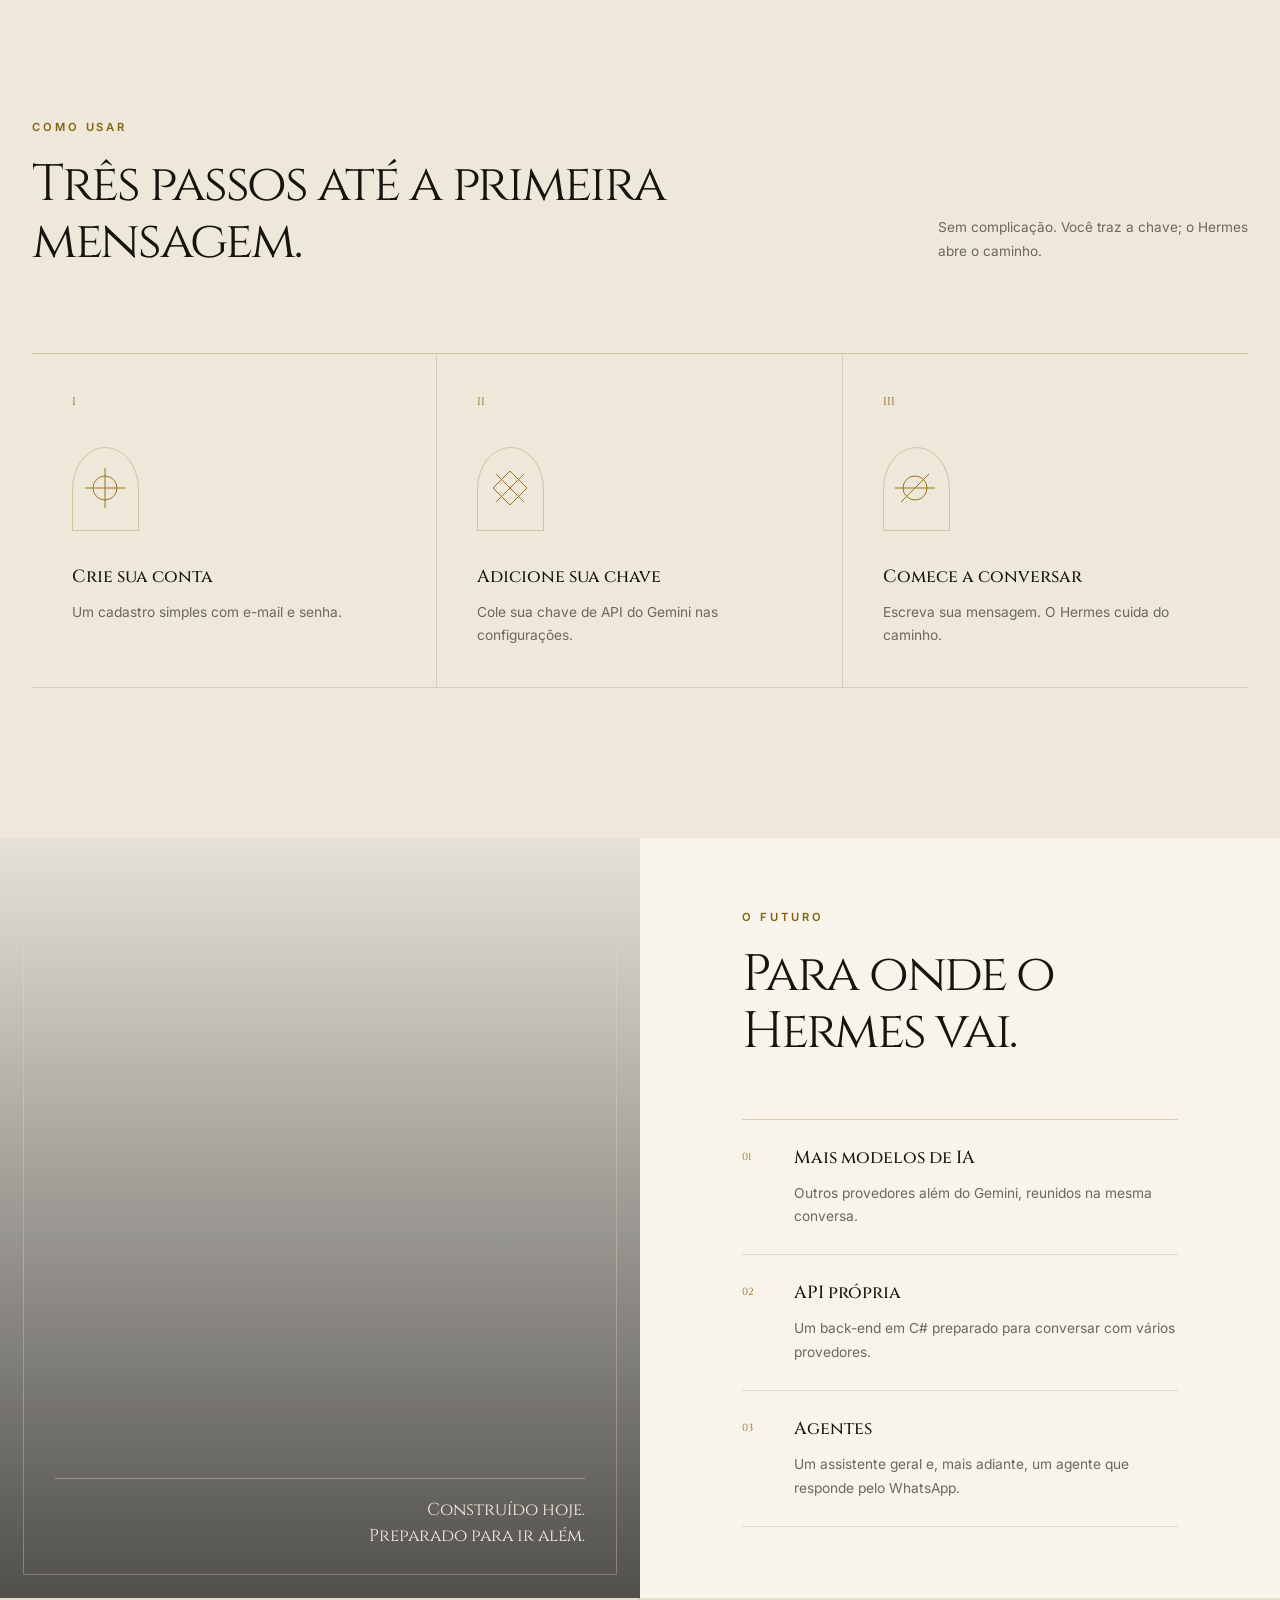
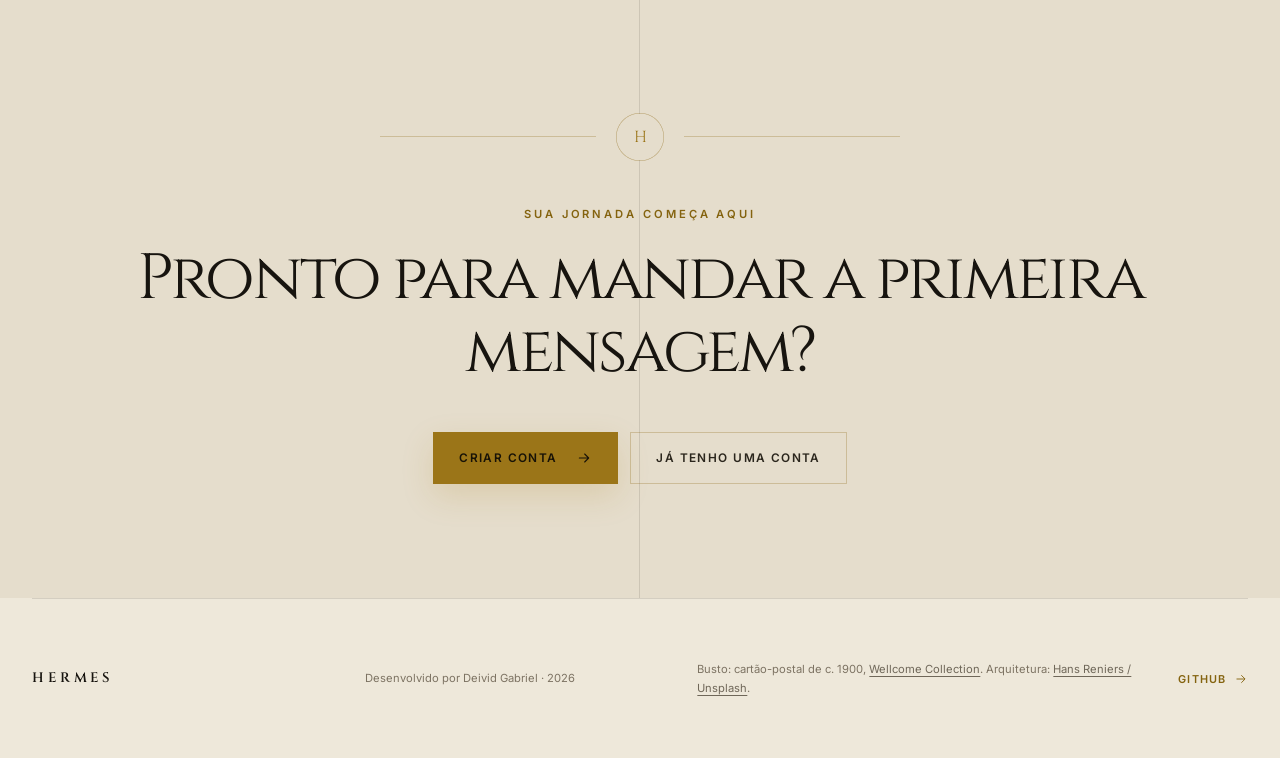
==== commit 9d463f7c: "feat: visual novo nas telas e nome do usuário na barra lateral Visual (front-end): - Novo tema escur" ====
--- a/frontend/index.html
+++ b/frontend/index.html
@@ -20,84 +20,107 @@
       <img src="images/hermes-dourado.jpg" alt="Busto de mármore de Hermes, da estátua de Praxíteles" />
       <div class="hermes-sombra"></div>
       <div class="hermes-informacoes">
-        <p class="sobretitulo">ΕΡΜΗΣ · O MENSAGEIRO</p>
-        <h1>Suas mensagens, levadas até a IA</h1>
-        <p>Converse com modelos de inteligência artificial num só lugar, com sua própria chave de API</p>
+        <p class="sobretitulo"><span>ΕΡΜΗΣ</span> O mensageiro</p>
+        <h1>Suas mensagens, levadas até a <em>IA.</em></h1>
+        <p>
+          Converse com modelos de inteligência artificial num só lugar, com sua própria chave de API e contexto
+          sempre preservado.
+        </p>
 
         <div class="botoes">
           <a href="pages/cadastro.html" class="btn btn-dourado">Criar conta</a>
-          <a href="pages/login.html" class="btn btn-contorno">Entrar</a>
+          <a href="#projeto" class="btn btn-contorno">Conhecer o projeto</a>
         </div>
       </div>
 
       <div class="hermes-legenda">
-        <span>Quem foi Hermes</span>
-        <p>Filho de Zeus e mensageiro dos deuses, levava recado entre o Olimpo e o mundo dos homens.</p>
+        <span>O mito</span>
+        <p>Filho de Zeus e mensageiro dos deuses, Hermes atravessava a distância entre o Olimpo e o mundo dos homens.</p>
       </div>
+
+      <div class="previa-chat" aria-hidden="true">
+        <div class="previa-topo">
+          <span class="previa-modelo"><b>Hermes</b><small>Gemini 2.5 Flash</small></span>
+          <span class="previa-status">Contexto ativo</span>
+        </div>
+        <p>Como posso levar sua ideia mais longe hoje?</p>
+        <div class="previa-campo">Envie uma mensagem...</div>
+      </div>
+
+      <div class="acervo">
+        <span>Acervo 01</span>
+        <strong>Hermes de Praxíteles</strong>
+        <small>c. 1900 · domínio público</small>
+      </div>
+
+      <a class="explorar" href="#projeto">Explore</a>
     </div>
 
-    <div class="informacoes-projeto">
-      <p class="sobretitulo">O projeto</p>
-      <h2>Um mensageiro entre você e a IA</h2>
+    <div class="informacoes-projeto" id="projeto">
+      <p class="sobretitulo">Entre dois mundos</p>
+      <h2>Um mensageiro entre você e a inteligência artificial.</h2>
+      <p class="projeto-intro">Crie sua conta, cadastre sua chave de API e converse com a IA por aqui.</p>
       <p>
-        Crie sua conta, cadastre sua chave de API e converse com a IA por aqui. O hermes guarda o contexto das
-        conversas, para a IA não começar do zero.
+        O Hermes guarda o contexto das conversas, para a IA não começar do zero. Uma experiência contínua, privada e
+        criada para crescer com você.
       </p>
       <a href="https://github.com/DeividGabrielLeandro" target="_blank" rel="noopener">Detalhes técnicos no GitHub →</a>
     </div>
     <div class="colunas">
       <div class="como-usar">
         <p class="sobretitulo">Como usar</p>
-        <h2>Três passos até a primeira mensagem</h2>
+        <h2>Três passos até a primeira mensagem.</h2>
+        <p class="como-usar-resumo">Sem complicação. Você traz a chave; o Hermes abre o caminho.</p>
         <ol type="I">
           <li>
             <h3>Crie sua conta</h3>
-            <p>Cadastro com e-mail e senha.</p>
+            <p>Um cadastro simples com e-mail e senha.</p>
           </li>
           <li>
             <h3>Adicione sua chave</h3>
-            <p>Cole a sua chave de API do Gemini nas configurações da conta.</p>
+            <p>Cole sua chave de API do Gemini nas configurações.</p>
           </li>
           <li>
             <h3>Comece a conversar</h3>
-            <p>Escreva sua mensagem e o Hermes leva até a IA.</p>
+            <p>Escreva sua mensagem. O Hermes cuida do caminho.</p>
           </li>
         </ol>
       </div>
 
       <div class="futuro">
         <p class="sobretitulo">O futuro</p>
-        <h2>Para onde o Hermes vai</h2>
+        <h2>Para onde o Hermes vai.</h2>
         <ul>
           <li>
             <h3>Mais modelos de IA</h3>
-            <p>Outros provedores além do Gemini, na mesma conversa.</p>
+            <p>Outros provedores além do Gemini, reunidos na mesma conversa.</p>
           </li>
           <li>
             <h3>API própria</h3>
-            <p>Um back-end em C# que conversa com vários provedores.</p>
+            <p>Um back-end em C# preparado para conversar com vários provedores.</p>
           </li>
           <li>
             <h3>Agentes</h3>
-            <p>Começando por um assistente geral, e mais pra frente um que responde pelo WhatsApp.</p>
+            <p>Um assistente geral e, mais adiante, um agente que responde pelo WhatsApp.</p>
           </li>
         </ul>
       </div>
     </div>
     <div class="chamada-final">
-      <h2>Pronto pra mandar a primeira mensagem?</h2>
+      <p class="sobretitulo">Sua jornada começa aqui</p>
+      <h2>Pronto para mandar a primeira mensagem?</h2>
       <div class="botoes">
         <a href="pages/cadastro.html" class="btn btn-dourado">Criar conta</a>
-        <a href="pages/login.html" class="btn btn-contorno">Entrar</a>
+        <a href="pages/login.html" class="btn btn-contorno">Já tenho uma conta</a>
       </div>
     </div>
     <footer>
       <span>HERMES</span>
       <span>Desenvolvido por Deivid Gabriel · 2026</span>
       <span>
-        Foto: cartão-postal de c. 1900,
-        <a href="https://wellcomecollection.org/works/et2sagbt" target="_blank" rel="noopener">Wellcome Collection</a>
-        (domínio público)
+        Busto: cartão-postal de c. 1900,
+        <a href="https://wellcomecollection.org/works/et2sagbt" target="_blank" rel="noopener">Wellcome Collection</a>.
+        Arquitetura: <a href="https://unsplash.com/@hansreniers" target="_blank" rel="noopener">Hans Reniers / Unsplash</a>.
       </span>
       <a href="https://github.com/DeividGabrielLeandro" target="_blank" rel="noopener">GitHub</a>
     </footer>
--- a/frontend/css/style.css
+++ b/frontend/css/style.css
@@ -1,37 +1,70 @@
-@import url("https://fonts.googleapis.com/css2?family=Cinzel:wght@500;600;700&family=Inter:wght@400;500;600&display=swap");
-
-/* ===== Cores dos temas ===== */
-/* Padrão: escuro */
-:root {
-  --fundo: #12100c;
-  --superficie: #1a1712;
+@import url("https://fonts.googleapis.com/css2?family=Cinzel:wght@400;500;600;700&family=Inter:wght@400;500;600&display=swap");
+
+/* ===== Cores dos temas =====
+   Padrão: escuro. O painel da estátua do login (.painel-direito) usa sempre as cores do escuro. */
+:root,
+.painel-direito {
+  color-scheme: dark;
+  --fundo: #0e0c08;
+  --fundo-profundo: #090806;
+  --superficie: #15120d;
+  --superficie-2: #1b1710;
   --borda: #332d22;
-  --texto: #f3ede0;
-  --texto-2: #b5aa94;
+  --linha: rgba(212, 175, 55, 0.22);
+  --linha-suave: rgba(255, 249, 235, 0.1);
+  --texto: #f3ecdc;
+  --texto-forte: #fff9eb;
+  --texto-2: #aaa18f;
+  --texto-3: #8a8170;
   --dourado: #d4af37;
-  --dourado-texto: #e2c46a;
+  --dourado-claro: #e5c65e;
+  --dourado-texto: #d4af37;
+  --vidro: rgba(20, 17, 12, 0.9);
+  --sombra: rgba(0, 0, 0, 0.42);
 }
 
 /* Claro: quando o sistema da pessoa está no claro e ela não escolheu nada no botão... */
 @media (prefers-color-scheme: light) {
   :root:not([data-tema="escuro"]) {
-    --fundo: #fbf8f1;
-    --superficie: #ffffff;
-    --borda: #e9e0cc;
-    --texto: #1c1a17;
-    --texto-2: #5c5446;
-    --dourado-texto: #8a6a12;
+    color-scheme: light;
+    --fundo: #eee8da;
+    --fundo-profundo: #e5ddcc;
+    --superficie: #f8f4eb;
+    --superficie-2: #e8e0d0;
+    --borda: #d6cbb5;
+    --linha: rgba(139, 103, 19, 0.28);
+    --linha-suave: rgba(40, 34, 25, 0.13);
+    --texto: #2b261d;
+    --texto-forte: #17140f;
+    --texto-2: #6f6759;
+    --texto-3: #7d7363;
+    --dourado: #9b7518;
+    --dourado-claro: #b38a22;
+    --dourado-texto: #84630f;
+    --vidro: rgba(249, 246, 239, 0.92);
+    --sombra: rgba(60, 47, 24, 0.18);
   }
 }
 
 /* ...ou quando ela escolheu claro no botão */
 :root[data-tema="claro"] {
-  --fundo: #fbf8f1;
-  --superficie: #ffffff;
-  --borda: #e9e0cc;
-  --texto: #1c1a17;
-  --texto-2: #5c5446;
-  --dourado-texto: #8a6a12;
+  color-scheme: light;
+  --fundo: #eee8da;
+  --fundo-profundo: #e5ddcc;
+  --superficie: #f8f4eb;
+  --superficie-2: #e8e0d0;
+  --borda: #d6cbb5;
+  --linha: rgba(139, 103, 19, 0.28);
+  --linha-suave: rgba(40, 34, 25, 0.13);
+  --texto: #2b261d;
+  --texto-forte: #17140f;
+  --texto-2: #6f6759;
+  --texto-3: #7d7363;
+  --dourado: #9b7518;
+  --dourado-claro: #b38a22;
+  --dourado-texto: #84630f;
+  --vidro: rgba(249, 246, 239, 0.92);
+  --sombra: rgba(60, 47, 24, 0.18);
 }
 
 /* ===== Base ===== */
@@ -45,17 +78,20 @@
 
 body {
   margin: 0;
+  min-width: 320px;
   background: var(--fundo);
   color: var(--texto);
   font-family: "Inter", system-ui, sans-serif;
+  scrollbar-width: thin;
+  scrollbar-color: var(--borda) var(--fundo);
 }
 
 h1,
 h2 {
   margin: 0;
   font-family: "Cinzel", serif;
-  font-weight: 700;
-  color: var(--texto);
+  font-weight: 400;
+  color: var(--texto-forte);
 }
 
 h2 {
@@ -63,28 +99,40 @@
   line-height: 1.15;
 }
 
+/* Sobretítulo (ex.: "O PROJETO"): letras pequenas, espaçadas e douradas */
 .sobretitulo {
   margin: 0;
-  font-size: 13px;
+  font-size: 0.7rem;
   font-weight: 600;
-  letter-spacing: 0.18em;
+  letter-spacing: 0.26em;
   text-transform: uppercase;
   color: var(--dourado-texto);
 }
 
-/* ===== Botões ===== */
+/* Seta → desenhada em SVG, usada nos botões e links */
+:root {
+  --icone-seta: url("data:image/svg+xml,%3Csvg xmlns='http://www.w3.org/2000/svg' viewBox='0 0 24 24' fill='none' stroke='black' stroke-width='1.6' stroke-linecap='round' stroke-linejoin='round'%3E%3Cpath d='M5 12h13M13 6l6 6-6 6'/%3E%3C/svg%3E");
+}
+
+/* ===== Botões: retos, com texto em maiúsculas ===== */
 .btn {
   display: inline-flex;
   align-items: center;
   justify-content: center;
+  gap: 18px;
   min-height: 52px;
-  padding: 0 34px;
-  border-radius: 999px;
-  font-size: 16px;
+  padding: 0 25px;
+  border: 1px solid var(--linha);
+  border-radius: 0;
+  background: transparent;
+  font-family: inherit;
+  font-size: 0.74rem;
   font-weight: 600;
+  letter-spacing: 0.12em;
+  text-transform: uppercase;
   text-decoration: none;
-  transition: transform 0.15s ease, box-shadow 0.2s ease, background-color 0.2s ease, color 0.4s ease,
-    border-color 0.4s ease;
+  transition: transform 0.18s ease, box-shadow 0.2s ease, background-color 0.2s ease, color 0.4s ease,
+    border-color 0.2s ease;
 }
 
 .btn:hover {
@@ -93,8 +141,6 @@
 
 /* Quando o .btn é um <button> (ex.: botão de enviar do formulário) */
 button.btn {
-  border: 0;
-  font-family: inherit;
   cursor: pointer;
 }
 
@@ -105,414 +151,966 @@
 }
 
 .btn-dourado {
+  border-color: var(--dourado);
   background: var(--dourado);
-  color: #1c1a17;
+  color: #171207;
+  box-shadow: 0 12px 32px rgba(174, 130, 28, 0.18);
 }
 
 .btn-dourado:hover {
-  box-shadow: 0 8px 28px rgba(212, 175, 55, 0.42);
+  border-color: var(--dourado-claro);
+  background: var(--dourado-claro);
+}
+
+/* Seta no botão dourado da página inicial */
+.botoes .btn-dourado::after {
+  content: "";
+  width: 1.4em;
+  height: 1.4em;
+  background: currentColor;
+  -webkit-mask: var(--icone-seta) center / contain no-repeat;
+  mask: var(--icone-seta) center / contain no-repeat;
 }
 
 .btn-contorno {
-  border: 1.5px solid var(--texto);
   color: var(--texto);
 }
 
 .btn-contorno:hover {
-  background-color: rgba(212, 175, 55, 0.14);
+  border-color: var(--dourado);
 }
 
 .botoes {
   display: flex;
   flex-wrap: wrap;
+  align-items: center;
   gap: 12px;
 }
 
-/* ===== Topo (sempre escuro) ===== */
+/* ===== Logo: link pra página inicial, com cara de texto ===== */
+#identidade_hermes {
+  display: inline-flex;
+  align-items: center;
+  gap: 14px;
+  font-family: "Cinzel", serif;
+  font-size: 1.08rem;
+  font-weight: 600;
+  letter-spacing: 0.28em;
+  color: var(--texto-forte);
+  text-decoration: none;
+  transition: color 0.2s ease;
+}
+
+#identidade_hermes:hover {
+  color: var(--dourado);
+}
+
+#identidade_hermes:focus-visible {
+  outline: 2px solid var(--dourado);
+  outline-offset: 4px;
+}
+
+/* Asa de Hermes ao lado do nome (página inicial e telas de login) */
+.hermes #identidade_hermes::before,
+.painel-esquerdo #identidade_hermes::before {
+  content: "";
+  flex-shrink: 0;
+  width: 25px;
+  height: 36px;
+  background: var(--dourado);
+  -webkit-mask: url("data:image/svg+xml,%3Csvg xmlns='http://www.w3.org/2000/svg' viewBox='0 -8 25 36' fill='none' stroke='black' stroke-width='1' stroke-linecap='round'%3E%3Cpath d='M1 0v28M3 5l16-9.5M3 12l13.2-7.6M3 19l9.7-5.6'/%3E%3C/svg%3E") center / contain no-repeat;
+  mask: url("data:image/svg+xml,%3Csvg xmlns='http://www.w3.org/2000/svg' viewBox='0 -8 25 36' fill='none' stroke='black' stroke-width='1' stroke-linecap='round'%3E%3Cpath d='M1 0v28M3 5l16-9.5M3 12l13.2-7.6M3 19l9.7-5.6'/%3E%3C/svg%3E") center / contain no-repeat;
+}
+
+.topo-acoes {
+  display: flex;
+  align-items: center;
+  gap: 24px;
+}
+
+/* ===== Botão de tema: interruptor com lua (escuro) e sol (claro) =====
+   O texto "Tema" fica escondido (leitores de tela continuam lendo).
+   A bolinha dourada fica em cima do tema atual. */
+.btn-tema {
+  position: relative;
+  flex-shrink: 0;
+  width: 52px;
+  height: 28px;
+  padding: 0;
+  border: 1px solid var(--linha);
+  border-radius: 99px;
+  background: var(--superficie);
+  font-size: 0;
+  line-height: 0;
+  cursor: pointer;
+  transition: border-color 0.2s ease, background-color 0.4s ease;
+}
+
+.btn-tema:hover {
+  border-color: var(--dourado);
+}
+
+/* Bolinha dourada com o ícone do tema atual (lua no escuro) */
+.btn-tema::before {
+  content: "";
+  position: absolute;
+  top: 3px;
+  left: 4px;
+  width: 20px;
+  height: 20px;
+  border-radius: 50%;
+  background: url("data:image/svg+xml,%3Csvg xmlns='http://www.w3.org/2000/svg' viewBox='0 0 24 24' fill='none' stroke='%23171207' stroke-width='2' stroke-linecap='round' stroke-linejoin='round'%3E%3Cpath d='M20.25 15.4A8.5 8.5 0 0 1 8.6 3.75 8.5 8.5 0 1 0 20.25 15.4Z'/%3E%3C/svg%3E") center / 12px no-repeat,
+    var(--dourado);
+  transition: transform 0.28s ease, background-color 0.4s ease;
+}
+
+/* Ícone apagado do outro tema (sol, do lado direito) */
+.btn-tema::after {
+  content: "";
+  position: absolute;
+  top: 3px;
+  right: 4px;
+  width: 20px;
+  height: 20px;
+  background: var(--dourado);
+  opacity: 0.45;
+  -webkit-mask: url("data:image/svg+xml,%3Csvg xmlns='http://www.w3.org/2000/svg' viewBox='0 0 24 24' fill='none' stroke='black' stroke-width='1.8' stroke-linecap='round'%3E%3Ccircle cx='12' cy='12' r='3.5'/%3E%3Cpath d='M12 2v2M12 20v2M4.93 4.93l1.42 1.42M17.65 17.65l1.42 1.42M2 12h2M20 12h2M4.93 19.07l1.42-1.42M17.65 6.35l1.42-1.42'/%3E%3C/svg%3E") center / 12px no-repeat;
+  mask: url("data:image/svg+xml,%3Csvg xmlns='http://www.w3.org/2000/svg' viewBox='0 0 24 24' fill='none' stroke='black' stroke-width='1.8' stroke-linecap='round'%3E%3Ccircle cx='12' cy='12' r='3.5'/%3E%3Cpath d='M12 2v2M12 20v2M4.93 4.93l1.42 1.42M17.65 17.65l1.42 1.42M2 12h2M20 12h2M4.93 19.07l1.42-1.42M17.65 6.35l1.42-1.42'/%3E%3C/svg%3E") center / 12px no-repeat;
+}
+
+/* Tema claro: a bolinha desliza pra direita com o sol, e a lua apagada fica à esquerda */
+:root[data-tema="claro"] .btn-tema::before {
+  transform: translateX(22px);
+  background-image: url("data:image/svg+xml,%3Csvg xmlns='http://www.w3.org/2000/svg' viewBox='0 0 24 24' fill='none' stroke='%23171207' stroke-width='2' stroke-linecap='round'%3E%3Ccircle cx='12' cy='12' r='3.5'/%3E%3Cpath d='M12 2v2M12 20v2M4.93 4.93l1.42 1.42M17.65 17.65l1.42 1.42M2 12h2M20 12h2M4.93 19.07l1.42-1.42M17.65 6.35l1.42-1.42'/%3E%3C/svg%3E");
+}
+
+:root[data-tema="claro"] .btn-tema::after {
+  right: auto;
+  left: 4px;
+  -webkit-mask-image: url("data:image/svg+xml,%3Csvg xmlns='http://www.w3.org/2000/svg' viewBox='0 0 24 24' fill='none' stroke='black' stroke-width='1.8' stroke-linecap='round' stroke-linejoin='round'%3E%3Cpath d='M20.25 15.4A8.5 8.5 0 0 1 8.6 3.75 8.5 8.5 0 1 0 20.25 15.4Z'/%3E%3C/svg%3E");
+  mask-image: url("data:image/svg+xml,%3Csvg xmlns='http://www.w3.org/2000/svg' viewBox='0 0 24 24' fill='none' stroke='black' stroke-width='1.8' stroke-linecap='round' stroke-linejoin='round'%3E%3Cpath d='M20.25 15.4A8.5 8.5 0 0 1 8.6 3.75 8.5 8.5 0 1 0 20.25 15.4Z'/%3E%3C/svg%3E");
+}
+
+@media (prefers-color-scheme: light) {
+  :root:not([data-tema="escuro"]) .btn-tema::before {
+    transform: translateX(22px);
+    background-image: url("data:image/svg+xml,%3Csvg xmlns='http://www.w3.org/2000/svg' viewBox='0 0 24 24' fill='none' stroke='%23171207' stroke-width='2' stroke-linecap='round'%3E%3Ccircle cx='12' cy='12' r='3.5'/%3E%3Cpath d='M12 2v2M12 20v2M4.93 4.93l1.42 1.42M17.65 17.65l1.42 1.42M2 12h2M20 12h2M4.93 19.07l1.42-1.42M17.65 6.35l1.42-1.42'/%3E%3C/svg%3E");
+  }
+
+  :root:not([data-tema="escuro"]) .btn-tema::after {
+    right: auto;
+    left: 4px;
+    -webkit-mask-image: url("data:image/svg+xml,%3Csvg xmlns='http://www.w3.org/2000/svg' viewBox='0 0 24 24' fill='none' stroke='black' stroke-width='1.8' stroke-linecap='round' stroke-linejoin='round'%3E%3Cpath d='M20.25 15.4A8.5 8.5 0 0 1 8.6 3.75 8.5 8.5 0 1 0 20.25 15.4Z'/%3E%3C/svg%3E");
+    mask-image: url("data:image/svg+xml,%3Csvg xmlns='http://www.w3.org/2000/svg' viewBox='0 0 24 24' fill='none' stroke='black' stroke-width='1.8' stroke-linecap='round' stroke-linejoin='round'%3E%3Cpath d='M20.25 15.4A8.5 8.5 0 0 1 8.6 3.75 8.5 8.5 0 1 0 20.25 15.4Z'/%3E%3C/svg%3E");
+  }
+}
+
+/* ===== Página inicial: topo (sempre escuro) =====
+   As medidas da área da estátua ficam em variáveis pra arco, auréola, sombra
+   e cartão do chat se alinharem com a foto */
 .hermes {
+  --topo: 92px;
+  --arte-largura: min(52vw, 780px);
+  --arte-direita: 3vw;
+  --margem-texto: max(7vw, calc((100% - 1260px) / 2));
+
   position: relative;
-  min-height: 760px;
-  display: flex;
-  flex-direction: column;
+  isolation: isolate;
+  height: 100vh;
+  height: 100svh;
+  min-height: 640px;
+  max-height: 920px;
   overflow: hidden;
-  background: #0e0c08;
-  color: #f5efe2;
-  border-bottom: 1px solid rgba(212, 175, 55, 0.55);
-  box-shadow: 0 1px 18px rgba(212, 175, 55, 0.22);
-}
-
-.hermes > img {
-  position: absolute;
-  top: 0;
-  right: 0;
-  width: 58%;
-  height: 100%;
-  object-fit: cover;
-  object-position: 50% 18%;
-  -webkit-mask-image: linear-gradient(to right, transparent 0%, #000 38%);
-  mask-image: linear-gradient(to right, transparent 0%, #000 38%);
-}
-
-.hermes-sombra {
-  position: absolute;
-  right: 0;
-  bottom: 0;
-  width: 58%;
-  height: 42%;
-  background: linear-gradient(to top, #0e0c08 0%, rgba(14, 12, 8, 0) 100%);
-  pointer-events: none;
+  color: var(--texto);
+  /* brilho dourado no alto + linha vertical fina à esquerda + fundo */
+  background:
+    radial-gradient(circle at 75% 12%, rgba(212, 175, 55, 0.07), transparent 24rem),
+    linear-gradient(var(--linha-suave), var(--linha-suave)) max(32px, calc((100% - 1400px) / 2)) var(--topo) / 1px 100% no-repeat,
+    var(--fundo);
+  border-bottom: 1px solid var(--linha-suave);
 }
 
 .hermes header {
   position: relative;
-  z-index: 2;
+  z-index: 6;
   display: flex;
-  flex-wrap: wrap;
   align-items: center;
   justify-content: space-between;
   gap: 12px;
-  padding: 20px 4rem;
-}
-
-/* Logo: é um link pra página inicial, mas com cara de texto */
-#identidade_hermes {
+  width: min(100% - 64px, 1400px);
+  height: var(--topo);
+  margin: 0 auto;
+  border-bottom: 1px solid var(--linha-suave);
+}
+
+/* "Entrar" do topo: link com seta, sem borda */
+.hermes header .btn-contorno {
+  min-height: 44px;
+  gap: 10px;
+  padding: 0;
+  border: 0;
+  font-size: 0.78rem;
+}
+
+.hermes header .btn-contorno::after {
+  content: "";
+  width: 1.3em;
+  height: 1.3em;
+  background: currentColor;
+  -webkit-mask: var(--icone-seta) center / contain no-repeat;
+  mask: var(--icone-seta) center / contain no-repeat;
+  transition: transform 0.18s ease;
+}
+
+.hermes header .btn-contorno:hover {
+  transform: none;
+  color: var(--dourado);
+}
+
+.hermes header .btn-contorno:hover::after {
+  transform: translateX(4px);
+}
+
+/* A estátua: o fundo preto da foto some no fundo da página (mix-blend lighten)
+   e as bordas desaparecem suavemente */
+.hermes > img {
+  position: absolute;
+  z-index: 1;
+  top: var(--topo);
+  right: calc(var(--arte-direita) - var(--arte-largura) * 0.04);
+  width: min(var(--arte-largura), 700px);
+  height: calc(100% - var(--topo));
+  object-fit: cover;
+  object-position: 48% 25%;
+  filter: saturate(0.83) contrast(1.08);
+  mix-blend-mode: lighten;
+  -webkit-mask-image:
+    linear-gradient(to right, transparent 0%, #000 18%, #000 84%, transparent 100%),
+    linear-gradient(to bottom, transparent 0%, #000 5%, #000 70%, transparent 100%);
+  -webkit-mask-composite: source-in;
+  mask-image:
+    linear-gradient(to right, transparent 0%, #000 18%, #000 84%, transparent 100%),
+    linear-gradient(to bottom, transparent 0%, #000 5%, #000 70%, transparent 100%);
+  mask-composite: intersect;
+}
+
+/* Tema claro: a estátua fica na mesma posição e tamanho do escuro.
+   Como a foto tem fundo preto, aqui ela aparece normal (sem o "lighten",
+   que apagaria a estátua no fundo creme), com as bordas sumindo suavemente */
+:root[data-tema="claro"] .hermes > img {
+  mix-blend-mode: normal;
+  filter: sepia(0.12) saturate(0.85) contrast(1.04);
+}
+
+@media (prefers-color-scheme: light) {
+  :root:not([data-tema="escuro"]) .hermes > img {
+    mix-blend-mode: normal;
+    filter: sepia(0.12) saturate(0.85) contrast(1.04);
+  }
+}
+
+/* Arco atrás da estátua, com uma segunda linha por dentro */
+.hermes::before {
+  content: "";
+  position: absolute;
+  z-index: 0;
+  top: calc(var(--topo) + 42px);
+  right: calc(var(--arte-direita) + var(--arte-largura) * 0.01);
+  width: calc(var(--arte-largura) * 0.8);
+  height: calc((100% - var(--topo)) * 0.9);
+  border: 1px solid var(--linha);
+  border-bottom: 0;
+  border-radius: 52% 52% 0 0 / 22% 22% 0 0;
+  outline: 1px solid var(--linha-suave);
+  outline-offset: -19px;
+  pointer-events: none;
+}
+
+/* Auréola em volta da cabeça */
+.hermes::after {
+  content: "";
+  position: absolute;
+  z-index: 0;
+  top: calc(var(--topo) + (100% - var(--topo)) * 0.21);
+  left: calc(100% - var(--arte-direita) - var(--arte-largura) * 0.62);
+  width: 290px;
+  aspect-ratio: 1;
+  border: 1px solid var(--linha);
+  border-radius: 50%;
+  box-shadow: 0 0 80px rgba(212, 175, 55, 0.08);
+  pointer-events: none;
+}
+
+/* Base da estátua some no fundo */
+.hermes-sombra {
+  position: absolute;
+  z-index: 2;
+  right: var(--arte-direita);
+  bottom: 0;
+  width: var(--arte-largura);
+  height: calc((100% - var(--topo)) * 0.28);
+  background: linear-gradient(transparent, var(--fundo));
+  pointer-events: none;
+}
+
+/* Texto do topo, centralizado na altura */
+.hermes-informacoes {
+  position: absolute;
+  z-index: 4;
+  top: 50%;
+  left: var(--margem-texto);
+  width: min(670px, 49vw);
+  transform: translateY(-50%);
+}
+
+.hermes .sobretitulo {
+  margin-bottom: 22px;
+}
+
+/* "ΕΡΜΗΣ" em Cinzel, um pouco maior */
+.sobretitulo span {
+  margin-right: 12px;
   font-family: "Cinzel", serif;
-  font-weight: 700;
-  font-size: 20px;
-  letter-spacing: 0.22em;
-  color: inherit;
-  text-decoration: none;
-  transition: color 0.2s ease;
-}
-
-#identidade_hermes:hover {
+  font-size: 0.8rem;
+}
+
+.hermes h1 {
+  margin: 0 0 30px;
+  font-size: clamp(3.2rem, 5.3vw, 5.9rem);
+  line-height: 1.04;
+  letter-spacing: -0.055em;
+}
+
+/* Se a palavra "IA." estiver dentro de um <em>, ela fica dourada */
+.hermes h1 em {
+  font-style: normal;
   color: var(--dourado);
 }
 
-#identidade_hermes:focus-visible {
-  outline: 2px solid var(--dourado);
-  outline-offset: 4px;
-  border-radius: 4px;
-}
-
-.topo-acoes {
+.hermes-informacoes > p:not(.sobretitulo) {
+  width: min(530px, 90%);
+  margin: 0 0 38px;
+  font-size: 1.02rem;
+  line-height: 1.75;
+  color: var(--texto-2);
+}
+
+/* "Quem foi Hermes": rodapé do topo, à esquerda */
+.hermes-legenda {
+  position: absolute;
+  z-index: 4;
+  left: var(--margem-texto);
+  bottom: 34px;
+  display: flex;
+  gap: 20px;
+  max-width: 440px;
+}
+
+.hermes-legenda span {
+  flex-shrink: 0;
+  padding-top: 2px;
+  font-family: "Cinzel", serif;
+  font-size: 0.64rem;
+  letter-spacing: 0.1em;
+  text-transform: uppercase;
+  color: var(--dourado);
+}
+
+.hermes-legenda p {
+  margin: 0;
+  font-size: 0.7rem;
+  line-height: 1.6;
+  color: var(--texto-2);
+}
+
+/* ----- Opcionais do topo (só aparecem se forem adicionados no HTML) ----- */
+
+/* Cartão de prévia do chat, por cima da estátua */
+.previa-chat {
+  position: absolute;
+  z-index: 5;
+  right: calc(var(--arte-direita) + var(--arte-largura) * 0.23);
+  bottom: 8%;
+  width: 350px;
+  padding: 17px;
+  border: 1px solid var(--linha);
+  background: var(--vidro);
+  box-shadow: 0 24px 70px var(--sombra);
+  -webkit-backdrop-filter: blur(16px);
+  backdrop-filter: blur(16px);
+}
+
+.previa-topo {
+  display: flex;
+  align-items: center;
+  justify-content: space-between;
+  padding-bottom: 14px;
+  border-bottom: 1px solid var(--linha-suave);
+}
+
+.previa-modelo {
+  display: grid;
+  grid-template-columns: 28px auto;
+  column-gap: 10px;
+  align-items: center;
+}
+
+/* Estrela dourada num quadradinho */
+.previa-modelo::before {
+  content: "";
+  grid-row: 1 / span 2;
+  width: 28px;
+  height: 28px;
+  border: 1px solid var(--linha);
+  background: url("data:image/svg+xml,%3Csvg xmlns='http://www.w3.org/2000/svg' viewBox='0 0 24 24' fill='none' stroke='%23d4af37' stroke-width='1.6' stroke-linejoin='round'%3E%3Cpath d='M12 2.5c.6 5.7 3.8 8.9 9.5 9.5-5.7.6-8.9 3.8-9.5 9.5C11.4 15.8 8.2 12.6 2.5 12c5.7-.6 8.9-3.8 9.5-9.5Z'/%3E%3C/svg%3E") center / 14px no-repeat;
+}
+
+.previa-modelo b {
+  font-family: "Cinzel", serif;
+  font-size: 0.74rem;
+  letter-spacing: 0.08em;
+  color: var(--texto-forte);
+}
+
+.previa-modelo small {
+  font-size: 0.6rem;
+  color: var(--texto-3);
+}
+
+.previa-status {
+  display: inline-flex;
+  align-items: center;
+  gap: 6px;
+  font-size: 0.56rem;
+  letter-spacing: 0.1em;
+  text-transform: uppercase;
+  color: var(--dourado);
+}
+
+.previa-status::before {
+  content: "";
+  width: 5px;
+  height: 5px;
+  border-radius: 50%;
+  background: currentColor;
+}
+
+.previa-chat > p {
+  margin: 18px 4px 20px;
+  font-size: 0.84rem;
+  color: var(--texto);
+}
+
+.previa-campo {
+  display: flex;
+  align-items: center;
+  justify-content: space-between;
+  height: 38px;
+  padding-left: 12px;
+  border: 1px solid var(--linha-suave);
+  font-size: 0.64rem;
+  color: var(--texto-3);
+}
+
+.previa-campo::after {
+  content: "";
+  width: 38px;
+  height: 38px;
+  margin-right: -1px;
+  background: url("data:image/svg+xml,%3Csvg xmlns='http://www.w3.org/2000/svg' viewBox='0 0 24 24' fill='none' stroke='%23171207' stroke-width='1.8' stroke-linecap='round' stroke-linejoin='round'%3E%3Cpath d='M5 12h13M13 6l6 6-6 6'/%3E%3C/svg%3E") center / 15px no-repeat,
+    var(--dourado);
+}
+
+/* Etiqueta de museu ao lado da estátua */
+.acervo {
+  position: absolute;
+  z-index: 3;
+  right: calc(var(--arte-direita) - 2px);
+  bottom: 54px;
+  display: flex;
+  flex-direction: column;
+  gap: 6px;
+  width: 180px;
+  padding-left: 16px;
+  border-left: 1px solid var(--dourado);
+}
+
+.acervo span,
+.acervo small {
+  font-size: 0.56rem;
+  letter-spacing: 0.15em;
+  text-transform: uppercase;
+  color: var(--texto-3);
+}
+
+.acervo strong {
+  font-family: "Cinzel", serif;
+  font-size: 0.7rem;
+  font-weight: 500;
+  color: var(--texto);
+}
+
+/* "Explore" com um tracinho, no canto de baixo */
+.explorar {
+  position: absolute;
+  z-index: 5;
+  right: max(32px, calc((100% - 1400px) / 2));
+  bottom: 33px;
   display: flex;
   align-items: center;
   gap: 12px;
-}
-
-.topo-acoes .btn {
-  min-height: 44px;
-  padding: 0 22px;
-  font-size: 15px;
-}
-
-/* Botão de tema: o texto "Tema" fica escondido (leitores de tela continuam lendo)
-   e no lugar aparece o tema pra onde ele troca: sol no tema escuro, lua no tema claro.
-   Os dois são desenhados em CSS */
-.btn-tema {
+  font-size: 0.58rem;
+  letter-spacing: 0.2em;
+  text-transform: uppercase;
+  text-decoration: none;
+  color: var(--texto-3);
+}
+
+.explorar::before {
+  content: "";
+  width: 34px;
+  height: 1px;
+  background: var(--dourado);
+}
+
+.explorar:hover {
+  color: var(--texto);
+}
+
+/* ===== O projeto ===== */
+/* Três colunas: número da seção | título | texto */
+.informacoes-projeto {
   position: relative;
-  width: 44px;
-  height: 44px;
+  display: grid;
+  grid-template-columns: 120px minmax(0, 1.1fr) minmax(0, 0.72fr);
+  column-gap: 40px;
+  align-items: start;
+  align-content: start;
+  width: min(100% - 64px, 1260px);
+  min-height: 690px;
+  margin: 0 auto;
+  padding: 150px 0 120px;
+  border-bottom: 1px solid var(--linha-suave);
+}
+
+/* "02" com uma linha vertical embaixo */
+.informacoes-projeto::before {
+  content: "02";
+  grid-column: 1;
+  grid-row: 1 / span 5;
+  padding-bottom: 110px;
+  font-family: "Cinzel", serif;
+  font-size: 0.6rem;
+  letter-spacing: 0.14em;
+  color: var(--texto-3);
+  background: linear-gradient(var(--linha), var(--linha)) 4px 30px / 1px 86px no-repeat;
+}
+
+/* Selo "H" girado no canto */
+.informacoes-projeto::after {
+  content: "H";
+  position: absolute;
+  right: 2%;
+  bottom: 50px;
+  display: grid;
+  place-items: center;
+  width: 100px;
+  height: 100px;
+  border: 1px solid var(--linha);
+  border-radius: 50%;
+  outline: 1px solid var(--linha-suave);
+  outline-offset: -9px;
+  font-family: "Cinzel", serif;
+  font-size: 2rem;
+  color: var(--dourado);
+  transform: rotate(8deg);
+}
+
+.informacoes-projeto .sobretitulo {
+  grid-column: 2;
+  grid-row: 1;
+  margin-bottom: 22px;
+}
+
+.informacoes-projeto h2 {
+  grid-column: 2;
+  grid-row: 2 / span 4;
+  font-size: clamp(2.5rem, 4vw, 4.5rem);
+  line-height: 1.12;
+  letter-spacing: -0.045em;
+}
+
+/* Frase de destaque em Cinzel, antes do texto */
+.informacoes-projeto .projeto-intro {
+  grid-column: 3;
+  grid-row: 2;
+  margin: 0 0 18px;
+  padding-top: 12px;
+  font-family: "Cinzel", serif;
+  font-size: 1.3rem;
+  line-height: 1.5;
+  color: var(--texto);
+}
+
+.informacoes-projeto > p:not(.sobretitulo, .projeto-intro) {
+  grid-column: 3;
+  grid-row: 3;
+  margin: 0;
+  font-size: 0.95rem;
+  line-height: 1.8;
+  color: var(--texto-2);
+}
+
+.informacoes-projeto a {
+  grid-column: 3;
+  grid-row: 4;
+  justify-self: start;
+  display: inline-flex;
+  align-items: center;
+  gap: 16px;
+  margin-top: 25px;
+  padding-bottom: 8px;
+  border-bottom: 1px solid var(--linha);
+  font-size: 0.7rem;
+  font-weight: 600;
+  letter-spacing: 0.1em;
+  text-transform: uppercase;
+  text-decoration: none;
+  color: var(--dourado-texto);
+  transition: border-color 0.2s ease, color 0.4s ease;
+}
+
+.informacoes-projeto a:hover {
+  border-color: var(--dourado);
+}
+
+/* ===== Como usar (três passos) + O futuro ===== */
+.colunas {
+  display: block;
+}
+
+/* Título à esquerda, frase curta à direita, passos embaixo */
+.como-usar {
+  display: grid;
+  grid-template-columns: minmax(0, 1fr) auto;
+  column-gap: 40px;
+  align-items: end;
+  width: min(100% - 64px, 1260px);
+  margin: 0 auto;
+  padding: 130px 0 150px;
+}
+
+.como-usar > .sobretitulo,
+.como-usar > h2 {
+  grid-column: 1;
+}
+
+.como-usar-resumo {
+  grid-column: 2;
+  grid-row: 2;
+  max-width: 310px;
+  margin: 0 0 8px;
+  font-size: 0.85rem;
+  line-height: 1.7;
+  color: var(--texto-2);
+}
+
+.como-usar ol {
+  grid-column: 1 / -1;
+}
+
+.como-usar .sobretitulo,
+.futuro .sobretitulo {
+  margin-bottom: 22px;
+}
+
+.como-usar h2,
+.futuro h2 {
+  max-width: 780px;
+  font-size: clamp(2.5rem, 4vw, 4.5rem);
+  line-height: 1.12;
+  letter-spacing: -0.045em;
+}
+
+/* Os três passos lado a lado, com números romanos */
+.como-usar ol {
+  counter-reset: passo;
+  display: grid;
+  grid-template-columns: repeat(3, minmax(0, 1fr));
+  margin: 82px 0 0;
   padding: 0;
-  border-radius: 50%;
-  border: 1px solid rgba(245, 239, 226, 0.28);
-  background: transparent;
-  color: #e2c46a;
-  font-size: 0;
-  line-height: 0;
-  cursor: pointer;
-  transition: background-color 0.2s ease, transform 0.2s ease;
-}
-
-.btn-tema:hover {
-  background-color: rgba(212, 175, 55, 0.14);
-}
-
-.btn-tema:active {
-  transform: scale(0.92);
-}
-
-/* Sol (tema escuro, padrão): anel pequeno feito com sombra interna */
-.btn-tema::before {
+  list-style: none;
+  border-top: 1px solid var(--linha);
+  border-bottom: 1px solid var(--linha-suave);
+}
+
+.como-usar li {
+  counter-increment: passo;
+  min-height: 330px;
+  padding: 40px;
+  border-right: 1px solid var(--linha-suave);
+}
+
+.como-usar li:last-child {
+  border-right: 0;
+}
+
+.como-usar li::before {
+  content: counter(passo, upper-roman);
+  display: block;
+  font-family: "Cinzel", serif;
+  font-size: 0.7rem;
+  color: var(--dourado-texto);
+}
+
+.como-usar h3,
+.futuro h3 {
+  margin: 0 0 12px;
+  font-family: "Cinzel", serif;
+  font-size: 1.1rem;
+  font-weight: 500;
+  color: var(--texto-forte);
+}
+
+/* Símbolo de cada passo: um nicho em arco com um desenho dourado dentro */
+.como-usar h3 {
+  position: relative;
+}
+
+.como-usar h3::before {
+  content: "";
+  display: block;
+  width: 65px;
+  height: 82px;
+  margin: 38px 0 34px;
+  border: 1px solid var(--linha);
+  border-radius: 50% 50% 0 0;
+}
+
+.como-usar h3::after {
   content: "";
   position: absolute;
-  top: 50%;
-  left: 50%;
-  width: 18px;
-  height: 18px;
-  margin: -9px 0 0 -9px;
-  border-radius: 50%;
-  box-shadow: inset 0 0 0 3px currentColor;
-  transform: scale(0.55) rotate(90deg);
-  transition: box-shadow 0.5s ease, transform 0.5s ease;
-}
-
-/* Raios do sol: um ponto central invisível com 8 sombras em volta */
-.btn-tema::after {
+  /* a margem de cima do arco "vaza" pra fora do h3, então o arco começa no topo do h3 */
+  top: 21px;
+  left: 12.5px;
+  width: 40px;
+  height: 40px;
+  background: var(--dourado);
+  -webkit-mask: url("data:image/svg+xml,%3Csvg xmlns='http://www.w3.org/2000/svg' viewBox='0 0 40 40' fill='none' stroke='black' stroke-width='1'%3E%3Ccircle cx='20' cy='20' r='12'/%3E%3Cpath d='M0 20h40M20 0v40'/%3E%3C/svg%3E") center / contain no-repeat;
+  mask: url("data:image/svg+xml,%3Csvg xmlns='http://www.w3.org/2000/svg' viewBox='0 0 40 40' fill='none' stroke='black' stroke-width='1'%3E%3Ccircle cx='20' cy='20' r='12'/%3E%3Cpath d='M0 20h40M20 0v40'/%3E%3C/svg%3E") center / contain no-repeat;
+}
+
+.como-usar li:nth-child(2) h3::after {
+  -webkit-mask-image: url("data:image/svg+xml,%3Csvg xmlns='http://www.w3.org/2000/svg' viewBox='0 0 40 40' fill='none' stroke='black' stroke-width='1'%3E%3Cpath d='M20 3l17 17-17 17L3 20zM6 6l28 28M34 6L6 34'/%3E%3C/svg%3E");
+  mask-image: url("data:image/svg+xml,%3Csvg xmlns='http://www.w3.org/2000/svg' viewBox='0 0 40 40' fill='none' stroke='black' stroke-width='1'%3E%3Cpath d='M20 3l17 17-17 17L3 20zM6 6l28 28M34 6L6 34'/%3E%3C/svg%3E");
+}
+
+.como-usar li:nth-child(3) h3::after {
+  -webkit-mask-image: url("data:image/svg+xml,%3Csvg xmlns='http://www.w3.org/2000/svg' viewBox='0 0 40 40' fill='none' stroke='black' stroke-width='1'%3E%3Ccircle cx='20' cy='20' r='12'/%3E%3Cpath d='M0 20h40M6 34L34 6'/%3E%3C/svg%3E");
+  mask-image: url("data:image/svg+xml,%3Csvg xmlns='http://www.w3.org/2000/svg' viewBox='0 0 40 40' fill='none' stroke='black' stroke-width='1'%3E%3Ccircle cx='20' cy='20' r='12'/%3E%3Cpath d='M0 20h40M6 34L34 6'/%3E%3C/svg%3E");
+}
+
+.como-usar li p,
+.futuro li p {
+  margin: 0;
+  font-size: 0.86rem;
+  line-height: 1.7;
+  color: var(--texto-2);
+}
+
+/* O futuro: foto de arquitetura à esquerda, lista numerada à direita */
+.futuro {
+  position: relative;
+  display: grid;
+  grid-template-columns: 1fr 1fr;
+  grid-template-rows: 1fr auto auto auto 1fr;
+  min-height: 760px;
+  background: var(--superficie);
+}
+
+.futuro::before {
   content: "";
+  grid-column: 1;
+  grid-row: 1 / -1;
+  min-height: 680px;
+  background:
+    linear-gradient(rgba(10, 9, 7, 0.08), rgba(10, 9, 7, 0.7)),
+    url("https://images.unsplash.com/photo-1532544847504-547ff5eac595?auto=format&fit=crop&w=1400&q=80") center / cover;
+  filter: saturate(0.2) sepia(0.25);
+  outline: 1px solid rgba(232, 208, 139, 0.33);
+  outline-offset: -24px;
+}
+
+/* Frase em cima da foto */
+.futuro::after {
+  content: "Construído hoje.\APreparado para ir além.";
   position: absolute;
-  top: 50%;
-  left: 50%;
-  width: 3px;
-  height: 3px;
-  margin: -1.5px 0 0 -1.5px;
-  border-radius: 50%;
-  box-shadow:
-    0 -9px, 0 9px, 9px 0, -9px 0,
-    6.5px 6.5px, -6.5px 6.5px, 6.5px -6.5px, -6.5px -6.5px;
-  transition: opacity 0.4s ease, transform 0.5s ease;
-}
-
-/* Lua (tema claro): o anel cresce e a sombra interna desliza, formando a meia-lua;
-   os raios somem girando */
-:root[data-tema="claro"] .btn-tema::before {
-  box-shadow: inset 6px -5px 0 0 currentColor;
-  transform: rotate(-20deg);
-}
-
-:root[data-tema="claro"] .btn-tema::after {
-  opacity: 0;
-  transform: scale(0.4) rotate(-90deg);
-}
-
-@media (prefers-color-scheme: light) {
-  :root:not([data-tema="escuro"]) .btn-tema::before {
-    box-shadow: inset 6px -5px 0 0 currentColor;
-    transform: rotate(-20deg);
-  }
-
-  :root:not([data-tema="escuro"]) .btn-tema::after {
-    opacity: 0;
-    transform: scale(0.4) rotate(-90deg);
-  }
-}
-
-.hermes .btn-contorno {
-  border-color: rgba(245, 239, 226, 0.7);
-  color: #f5efe2;
-}
-
-.hermes-informacoes {
+  left: 55px;
+  bottom: 50px;
+  width: calc(50% - 110px);
+  padding-top: 18px;
+  border-top: 1px solid rgba(245, 233, 199, 0.36);
+  font-family: "Cinzel", serif;
+  font-size: 1.08rem;
+  line-height: 1.5;
+  text-align: right;
+  white-space: pre-line;
+  color: #f7f0df;
+}
+
+.futuro > * {
+  grid-column: 2;
+  padding-inline: clamp(50px, 8vw, 130px);
+}
+
+.futuro .sobretitulo {
+  grid-row: 2;
+}
+
+.futuro h2 {
+  grid-row: 3;
+  margin-bottom: 58px;
+}
+
+.futuro ul {
+  counter-reset: futuro;
+  grid-row: 4;
+  margin: 0;
+  padding-top: 0;
+  padding-bottom: 0;
+  list-style: none;
+}
+
+/* Linha em cima da lista, só da largura do texto */
+.futuro li:first-child {
+  border-top: 1px solid var(--linha);
+}
+
+.futuro li {
+  counter-increment: futuro;
+  display: grid;
+  grid-template-columns: 52px 1fr;
+  padding: 26px 0;
+  border-bottom: 1px solid var(--linha-suave);
+}
+
+.futuro li::before {
+  content: counter(futuro, decimal-leading-zero);
+  grid-row: 1 / span 2;
+  padding-top: 4px;
+  font-family: "Cinzel", serif;
+  font-size: 0.64rem;
+  color: var(--dourado-texto);
+}
+
+.futuro li h3,
+.futuro li p {
+  grid-column: 2;
+}
+
+/* ===== Chamada final ===== */
+.chamada-final {
   position: relative;
-  z-index: 2;
-  flex: 1;
-  width: min(100%, calc(560px + 8rem));
-  display: flex;
-  flex-direction: column;
-  justify-content: center;
-  gap: 28px;
-  padding: 2rem 4rem 6rem;
-}
-
-.hermes .sobretitulo {
-  font-family: "Cinzel", serif;
-  letter-spacing: 0.3em;
-  color: #e2c46a;
-}
-
-.hermes h1 {
-  font-size: clamp(2.6rem, 5vw, 4.4rem);
-  line-height: 1.04;
-  color: #f5efe2;
-}
-
-.hermes-informacoes > p:not(.sobretitulo) {
-  max-width: 460px;
-  margin: 0;
-  font-size: 18px;
-  line-height: 1.6;
-  color: #bdb29b;
-}
-
-.hermes-legenda {
-  position: absolute;
-  z-index: 2;
-  right: 4rem;
-  bottom: 2.5rem;
-  max-width: 340px;
-  display: flex;
-  flex-direction: column;
-  gap: 8px;
-  text-align: right;
-}
-
-.hermes-legenda span {
-  font-family: "Cinzel", serif;
-  font-size: 12px;
-  font-weight: 600;
-  letter-spacing: 0.28em;
-  text-transform: uppercase;
-  color: #e2c46a;
-}
-
-.hermes-legenda p {
-  margin: 0;
-  font-size: 14px;
-  line-height: 1.6;
-  color: #bdb29b;
-}
-
-/* ===== O projeto ===== */
-.informacoes-projeto {
   display: flex;
   flex-direction: column;
   align-items: center;
-  gap: 20px;
-  padding: 7rem max(1.5rem, calc((100% - 760px) / 2));
-  background: var(--superficie);
+  justify-content: center;
+  min-height: 600px;
+  padding: 100px 24px;
   text-align: center;
-}
-
-.informacoes-projeto > p:not(.sobretitulo) {
-  margin: 0;
-  font-size: 18px;
-  line-height: 1.65;
+  /* linha vertical fina no meio */
+  background:
+    linear-gradient(90deg, transparent calc(50% - 0.5px), var(--linha-suave) calc(50% - 0.5px), var(--linha-suave) calc(50% + 0.5px), transparent calc(50% + 0.5px)),
+    var(--fundo-profundo);
+}
+
+/* Ornamento: linha — H — linha */
+.chamada-final::before {
+  content: "H";
+  display: grid;
+  place-items: center;
+  width: min(520px, 70vw);
+  height: 48px;
+  margin-bottom: 46px;
+  font-family: "Cinzel", serif;
+  color: var(--dourado);
+  background:
+    radial-gradient(circle, var(--fundo-profundo) 23px, var(--linha) 23.5px, var(--linha) 24px, transparent 24.5px),
+    linear-gradient(var(--linha), var(--linha)) left center / calc(50% - 44px) 1px no-repeat,
+    linear-gradient(var(--linha), var(--linha)) right center / calc(50% - 44px) 1px no-repeat;
+}
+
+.chamada-final .sobretitulo {
+  margin-bottom: 22px;
+}
+
+.chamada-final h2 {
+  position: relative;
+  margin-bottom: 42px;
+  font-size: clamp(2.7rem, 5vw, 5rem);
+  line-height: 1.15;
+  letter-spacing: -0.045em;
+}
+
+.chamada-final .botoes {
+  justify-content: center;
+}
+
+/* ===== Rodapé ===== */
+footer {
+  display: grid;
+  grid-template-columns: 1fr 1fr 1.5fr auto;
+  align-items: center;
+  gap: 36px;
+  width: min(100% - 64px, 1400px);
+  min-height: 160px;
+  margin: 0 auto;
+  border-top: 1px solid var(--linha-suave);
+  font-size: 0.7rem;
+  line-height: 1.7;
+  color: var(--texto-3);
+}
+
+footer span:first-child {
+  font-family: "Cinzel", serif;
+  font-size: 0.86rem;
+  font-weight: 600;
+  letter-spacing: 0.28em;
+  color: var(--texto-forte);
+}
+
+footer span a {
   color: var(--texto-2);
-}
-
-.informacoes-projeto a {
+  text-decoration: underline;
+  text-underline-offset: 3px;
+}
+
+/* Link do GitHub, com seta */
+footer > a {
   display: inline-flex;
   align-items: center;
+  gap: 8px;
   min-height: 44px;
+  font-size: 0.68rem;
+  font-weight: 600;
+  letter-spacing: 0.1em;
+  text-transform: uppercase;
+  text-decoration: none;
   color: var(--dourado-texto);
-  font-weight: 600;
-  text-decoration: none;
-}
-
-.informacoes-projeto a:hover {
-  text-decoration: underline;
-}
-
-/* ===== Como usar + O futuro ===== */
-.colunas {
-  display: grid;
-  grid-template-columns: repeat(2, minmax(0, 1fr));
-  gap: 64px;
-  padding: 7rem max(1.5rem, calc((100% - 1120px) / 2)) 6rem;
-  background: var(--fundo);
-}
-
-.como-usar,
-.futuro {
-  display: flex;
-  flex-direction: column;
-  gap: 12px;
-}
-
-.como-usar h2,
-.futuro h2 {
-  margin-bottom: 16px;
-  font-size: clamp(1.7rem, 2.6vw, 2.2rem);
-}
-
-.como-usar ol,
-.futuro ul {
-  margin: 0;
-  display: flex;
-  flex-direction: column;
-  gap: 24px;
-}
-
-.como-usar ol {
-  padding-left: 3rem;
-}
-
-.como-usar li::marker {
-  font-family: "Cinzel", serif;
-  font-size: 1.4rem;
-  font-weight: 700;
-  color: var(--dourado-texto);
-}
-
-.futuro ul {
-  padding: 0;
-  list-style: none;
-}
-
-.futuro li {
-  position: relative;
-  padding-left: 3rem;
-}
-
-.futuro li::before {
+}
+
+footer > a::after {
   content: "";
-  position: absolute;
-  left: 1rem;
-  top: 0.45rem;
-  width: 9px;
-  height: 9px;
-  border-radius: 2px;
-  background: var(--dourado);
-  transform: rotate(45deg);
-}
-
-.colunas li h3 {
-  margin: 0 0 4px;
-  font-size: 17px;
-  font-weight: 600;
-  color: var(--texto);
-}
-
-.colunas li p {
-  margin: 0;
-  font-size: 15px;
-  line-height: 1.6;
-  color: var(--texto-2);
-}
-
-/* ===== Chamada final ===== */
-.chamada-final {
-  display: flex;
-  flex-direction: column;
-  align-items: center;
-  gap: 24px;
-  padding: 0 1.5rem 6rem;
-  background: var(--fundo);
-  text-align: center;
-}
-
-.chamada-final h2 {
-  font-size: clamp(1.8rem, 3vw, 2.5rem);
-  line-height: 1.2;
-}
-
-.chamada-final .botoes {
-  justify-content: center;
-}
-
-/* ===== Rodapé ===== */
-footer {
-  display: flex;
-  flex-wrap: wrap;
-  align-items: center;
-  justify-content: space-between;
-  gap: 8px 24px;
-  padding: 20px 4rem;
-  background: var(--fundo);
-  border-top: 1px solid var(--borda);
-  font-size: 14px;
-  color: var(--texto-2);
-}
-
-footer span:first-child {
-  font-family: "Cinzel", serif;
-  font-weight: 700;
-  letter-spacing: 0.22em;
-  color: var(--dourado-texto);
-}
-
-footer a {
-  display: inline-flex;
-  align-items: center;
-  min-height: 44px;
-  color: var(--dourado-texto);
-  font-weight: 500;
-  text-decoration: none;
-}
-
-footer a:hover {
-  text-decoration: underline;
+  width: 1.3em;
+  height: 1.3em;
+  background: currentColor;
+  -webkit-mask: var(--icone-seta) center / contain no-repeat;
+  mask: var(--icone-seta) center / contain no-repeat;
+  transition: transform 0.18s ease;
+}
+
+footer > a:hover::after {
+  transform: translateX(4px);
 }
 
 /* ===== Cadastro / Login (.auth) ===== */
@@ -536,13 +1134,8 @@
   align-items: center;
   justify-content: space-between;
   gap: 12px;
-  padding: 32px 0;
-}
-
-/* Aqui o fundo muda com o tema, então o botão acompanha */
-.auth .btn-tema {
-  color: var(--texto);
-  border-color: var(--borda);
+  height: 92px;
+  border-bottom: 1px solid var(--linha-suave);
 }
 
 .auth-conteudo {
@@ -553,13 +1146,14 @@
   display: flex;
   flex-direction: column;
   justify-content: center;
-  padding: 1rem 0;
+  padding: 2rem 0 1rem;
 }
 
 .auth-conteudo h1 {
-  margin: 14px 0 16px;
-  font-size: clamp(2rem, 3vw, 2.4rem);
-  line-height: 1.15;
+  margin: 16px 0 16px;
+  font-size: clamp(2.1rem, 3.2vw, 2.7rem);
+  line-height: 1.12;
+  letter-spacing: -0.03em;
 }
 
 .auth-conteudo h1 + p {
@@ -585,9 +1179,11 @@
 }
 
 .campo label {
-  font-size: 14px;
+  font-size: 0.7rem;
   font-weight: 600;
-  color: var(--texto);
+  letter-spacing: 0.12em;
+  text-transform: uppercase;
+  color: var(--texto-2);
 }
 
 /* "Esqueci a senha": link pequeno à direita, na linha do "Senha".
@@ -600,8 +1196,10 @@
 }
 
 .campo label a {
-  font-size: 13px;
-  font-weight: 500;
+  font-size: 0.7rem;
+  font-weight: 600;
+  letter-spacing: 0.04em;
+  text-transform: none;
   color: var(--dourado-texto);
   text-decoration: none;
 }
@@ -611,10 +1209,10 @@
 }
 
 .campo input {
-  height: 48px;
+  height: 50px;
   padding: 0 16px;
   border: 1px solid var(--borda);
-  border-radius: 10px;
+  border-radius: 0;
   background: var(--superficie);
   color: var(--texto);
   font: inherit;
@@ -624,13 +1222,13 @@
 }
 
 .campo input::placeholder {
-  color: var(--texto-2);
-  opacity: 0.8;
+  color: var(--texto-3);
+  opacity: 1;
 }
 
 .campo input:focus {
   border-color: var(--dourado);
-  box-shadow: 0 0 0 3px rgba(212, 175, 55, 0.22);
+  box-shadow: 0 0 0 3px rgba(212, 175, 55, 0.2);
 }
 
 /* Borda vermelha só depois que a pessoa mexeu no campo e ele ficou inválido */
@@ -648,12 +1246,12 @@
 
 /* Vermelho mais escuro pra ler bem no fundo claro */
 :root[data-tema="claro"] .form-erro {
-  color: #b3473b;
+  color: #a8402f;
 }
 
 @media (prefers-color-scheme: light) {
   :root:not([data-tema="escuro"]) .form-erro {
-    color: #b3473b;
+    color: #a8402f;
   }
 }
 
@@ -681,8 +1279,8 @@
 }
 
 #codigo::placeholder {
-  color: var(--texto-2);
-  opacity: 0.6;
+  color: var(--texto-3);
+  opacity: 0.7;
 }
 
 .cadastro .btn,
@@ -708,16 +1306,15 @@
   text-decoration: underline;
 }
 
-/* Painel da estátua */
+/* Painel da estátua (sempre escuro) */
 .painel-direito {
   position: relative;
   overflow: hidden;
   display: flex;
   flex-direction: column;
   justify-content: flex-end;
-  background: #0e0c08;
-  border-left: 1px solid rgba(212, 175, 55, 0.55);
-  box-shadow: -1px 0 18px rgba(212, 175, 55, 0.22);
+  background: var(--fundo);
+  border-left: 1px solid var(--linha);
 }
 
 .painel-direito > img {
@@ -727,6 +1324,16 @@
   height: 100%;
   object-fit: cover;
   object-position: 50% 15%;
+  filter: saturate(0.83) contrast(1.08);
+}
+
+/* Moldura fina por dentro do painel */
+.painel-direito::after {
+  content: "";
+  position: absolute;
+  inset: 24px;
+  border: 1px solid var(--linha);
+  pointer-events: none;
 }
 
 .painel-sombra {
@@ -735,7 +1342,7 @@
   bottom: 0;
   left: 0;
   height: 45%;
-  background: linear-gradient(to top, #0e0c08 10%, rgba(14, 12, 8, 0) 100%);
+  background: linear-gradient(to top, var(--fundo) 10%, transparent 100%);
   pointer-events: none;
 }
 
@@ -744,24 +1351,59 @@
   z-index: 1;
   display: flex;
   flex-direction: column;
-  gap: 10px;
-  padding: 0 3rem 3rem;
+  gap: 12px;
+  padding: 0 3.5rem 3.5rem;
 }
 
 .painel-legenda .sobretitulo {
   font-family: "Cinzel", serif;
-  font-size: 12px;
+  font-size: 0.8rem;
   letter-spacing: 0.3em;
-  color: #e2c46a;
+  color: var(--dourado);
 }
 
 .painel-legenda h2 {
-  font-size: clamp(1.4rem, 2vw, 1.75rem);
-  line-height: 1.3;
-  color: #f5efe2;
-}
-
-/* Tela estreita: só o formulário */
+  font-size: clamp(1.5rem, 2.2vw, 2rem);
+  line-height: 1.25;
+  letter-spacing: -0.02em;
+}
+
+/* ===== Telas médias ===== */
+@media (max-width: 1050px) {
+  .hermes {
+    min-height: 760px;
+    --arte-largura: 58vw;
+    --arte-direita: -8vw;
+  }
+
+  .hermes-informacoes {
+    left: 7vw;
+    width: 54vw;
+  }
+
+  .previa-chat {
+    right: 12%;
+    width: 315px;
+  }
+
+  .acervo {
+    display: none;
+  }
+
+  .informacoes-projeto {
+    grid-template-columns: 70px 1fr 0.8fr;
+  }
+
+  .como-usar li {
+    padding: 30px;
+  }
+
+  .futuro > * {
+    padding-inline: 55px;
+  }
+}
+
+/* Tela estreita do login/cadastro: só o formulário */
 @media (max-width: 900px) {
   .auth {
     grid-template-columns: 1fr;
@@ -776,57 +1418,318 @@
   }
 
   .painel-esquerdo header {
-    padding: 20px 0;
+    height: 72px;
   }
 }
 
 /* ===== Celular ===== */
 @media (max-width: 800px) {
+  /* Topo: texto em cima, estátua embaixo */
   .hermes {
+    --topo: 72px;
+    display: flex;
+    flex-direction: column;
+    height: auto;
     min-height: 0;
+    max-height: none;
+    background:
+      radial-gradient(circle at 75% 12%, rgba(212, 175, 55, 0.07), transparent 24rem),
+      var(--fundo);
+  }
+
+  .hermes header {
+    flex-shrink: 0;
+    width: calc(100% - 36px);
+  }
+
+  #identidade_hermes {
+    gap: 10px;
+    font-size: 0.92rem;
+  }
+
+  .topo-acoes {
+    gap: 14px;
+  }
+
+  /* "Entrar" vira só a seta */
+  .hermes header .btn-contorno {
+    font-size: 0;
+    gap: 0;
+  }
+
+  .hermes header .btn-contorno::after {
+    width: 22px;
+    height: 22px;
+  }
+
+  .hermes-informacoes {
+    position: relative;
+    top: auto;
+    left: auto;
+    order: 1;
+    width: auto;
+    padding: 58px 22px 24px;
+    transform: none;
+  }
+
+  .hermes .sobretitulo {
+    margin-bottom: 16px;
+    font-size: 0.6rem;
+  }
+
+  .hermes h1 {
+    margin-bottom: 20px;
+    font-size: clamp(2.55rem, 12vw, 4rem);
+    line-height: 1.08;
+  }
+
+  .hermes-informacoes > p:not(.sobretitulo) {
+    width: 100%;
+    margin-bottom: 26px;
+    font-size: 0.9rem;
+    line-height: 1.65;
+  }
+
+  .botoes {
+    flex-wrap: nowrap;
+  }
+
+  .botoes .btn {
+    flex: 1;
+    min-height: 48px;
+    padding-inline: 16px;
+    font-size: 0.64rem;
   }
 
   .hermes > img {
+    position: relative;
+    top: auto;
+    right: auto;
+    order: 2;
     width: 100%;
-    opacity: 0.38;
-    -webkit-mask-image: none;
-    mask-image: none;
+    height: 420px;
+    object-position: 54% 18%;
+  }
+
+  .hermes::before {
+    top: auto;
+    right: 6%;
+    bottom: 0;
+    width: 76%;
+    height: 400px;
+  }
+
+  .hermes::after {
+    top: auto;
+    bottom: 190px;
+    left: 42%;
+    width: 180px;
   }
 
   .hermes-sombra {
+    right: 0;
     width: 100%;
-    height: 75%;
-  }
-
-  .hermes header,
-  .hermes-informacoes,
-  footer {
-    padding-left: 1.5rem;
-    padding-right: 1.5rem;
-  }
-
-  .hermes-informacoes {
-    padding-bottom: 3rem;
-  }
-
-  .hermes-legenda {
+    height: 140px;
+  }
+
+  /* Cartão do chat sobe um pouco por cima da estátua */
+  .previa-chat {
     position: relative;
     right: auto;
     bottom: auto;
+    order: 3;
+    width: auto;
+    margin: -110px 20px 0;
+    padding: 13px;
+  }
+
+  .previa-chat > p {
+    margin-block: 13px;
+  }
+
+  .hermes-legenda {
+    position: relative;
+    left: auto;
+    bottom: auto;
+    order: 4;
     max-width: none;
-    padding: 0 1.5rem 2.5rem;
-    text-align: left;
-  }
-
-  .colunas {
-    grid-template-columns: 1fr;
-    gap: 56px;
+    padding: 28px 22px 36px;
+  }
+
+  .acervo,
+  .explorar {
+    display: none;
+  }
+
+  /* O projeto: uma coluna só */
+  .informacoes-projeto {
+    display: block;
+    width: calc(100% - 40px);
+    min-height: 0;
+    padding: 90px 0 150px;
+  }
+
+  .informacoes-projeto::before {
+    display: none;
+  }
+
+  .informacoes-projeto::after {
+    right: 0;
+    bottom: 24px;
+    transform: scale(0.7) rotate(8deg);
+    transform-origin: right bottom;
+  }
+
+  .informacoes-projeto h2,
+  .como-usar h2,
+  .futuro h2 {
+    font-size: 2.35rem;
+  }
+
+  .informacoes-projeto .projeto-intro {
+    padding-top: 32px;
+    font-size: 1.12rem;
+  }
+
+  /* Como usar: passos um embaixo do outro */
+  .como-usar {
+    display: block;
+    width: calc(100% - 40px);
+    padding: 90px 0;
+  }
+
+  .como-usar-resumo {
+    margin-top: 28px;
+  }
+
+  .como-usar ol {
+    display: block;
+    margin-top: 55px;
+  }
+
+  .como-usar li {
+    display: grid;
+    grid-template-columns: 38px 1fr;
+    column-gap: 16px;
+    min-height: 0;
+    padding: 32px 10px;
+    border-right: 0;
+    border-bottom: 1px solid var(--linha-suave);
+  }
+
+  .como-usar li:last-child {
+    border-bottom: 0;
+  }
+
+  .como-usar li::before {
+    grid-row: 1 / span 2;
+  }
+
+  /* Arco do símbolo ao lado do título */
+  .como-usar h3 {
+    display: grid;
+    grid-template-columns: 50px 1fr;
+    align-items: center;
+    column-gap: 16px;
+    margin-bottom: 8px;
+    font-size: 1rem;
+  }
+
+  .como-usar h3::before {
+    width: 50px;
+    height: 62px;
+    margin: 0;
+  }
+
+  .como-usar h3::after {
+    top: 16px;
+    left: 10px;
+    width: 30px;
+    height: 30px;
+  }
+
+  .como-usar li p {
+    padding-left: 66px;
+  }
+
+  /* O futuro: texto em cima, foto embaixo */
+  .futuro {
+    display: flex;
+    flex-direction: column;
+    min-height: 0;
+  }
+
+  .futuro::before {
+    order: 2;
+    min-height: 430px;
+  }
+
+  .futuro::after {
+    left: 35px;
+    right: 35px;
+    bottom: 35px;
+    width: auto;
+  }
+
+  .futuro > * {
+    padding-inline: 22px;
+  }
+
+  .futuro .sobretitulo {
+    padding-top: 90px;
+  }
+
+  .futuro h2 {
+    margin-bottom: 44px;
+  }
+
+  .futuro ul {
+    margin-bottom: 70px;
+  }
+
+  /* Chamada final */
+  .chamada-final {
+    min-height: 540px;
+    padding-inline: 22px;
+  }
+
+  .chamada-final h2 {
+    font-size: 2.55rem;
+  }
+
+  .chamada-final .botoes {
+    flex-direction: column;
+    width: 100%;
+    max-width: 360px;
+  }
+
+  .chamada-final .botoes .btn {
+    width: 100%;
+  }
+
+  /* Rodapé empilhado */
+  footer {
+    display: flex;
+    flex-wrap: wrap;
+    align-items: flex-start;
+    gap: 22px;
+    width: calc(100% - 40px);
+    min-height: 0;
+    padding: 50px 0;
+  }
+
+  footer span:first-child,
+  footer span:nth-child(3) {
+    width: 100%;
+  }
+
+  footer > a {
+    margin-left: auto;
   }
 }
 
 /* ===== Animações ===== */
-/* Só o "from": o fim da animação é o próprio estilo do elemento
-   (assim a imagem continua com opacity 0.38 no celular, por exemplo) */
+/* Só o "from": o fim da animação é o próprio estilo do elemento */
 @keyframes aparecer {
   from {
     opacity: 0;
@@ -856,6 +1759,11 @@
   animation: revelar-imagem 1.6s ease both;
 }
 
+.hermes::before,
+.hermes::after {
+  animation: aparecer 1.6s ease 0.4s both;
+}
+
 .hermes-informacoes > * {
   animation: surgir 0.8s ease both;
 }
@@ -876,8 +1784,14 @@
   animation-delay: 0.65s;
 }
 
-.hermes-legenda {
+.previa-chat {
   animation: surgir 0.8s ease 0.9s both;
+}
+
+.hermes-legenda,
+.acervo,
+.explorar {
+  animation: aparecer 0.8s ease 1s both;
 }
 
 /* Entrada do cadastro/login */
@@ -917,8 +1831,9 @@
    nos outros elas só aparecem normalmente) */
 @supports (animation-timeline: view()) {
   .informacoes-projeto > *,
-  .como-usar,
-  .futuro,
+  .como-usar > *,
+  .como-usar li,
+  .futuro > *,
   .chamada-final > * {
     animation: surgir linear both;
     animation-timeline: view();
@@ -929,10 +1844,8 @@
 /* Troca de tema suave */
 body,
 .painel-esquerdo,
-.informacoes-projeto,
-.colunas,
-.chamada-final,
-footer {
+.futuro,
+.chamada-final {
   transition: background-color 0.4s ease, color 0.4s ease, border-color 0.4s ease;
 }
 
@@ -941,7 +1854,6 @@
 h3,
 p,
 label,
-.informacoes-projeto a,
 footer a,
 footer span {
   transition: color 0.4s ease;
@@ -963,4 +1875,4 @@
   .btn:hover {
     transform: none;
   }
-}+}
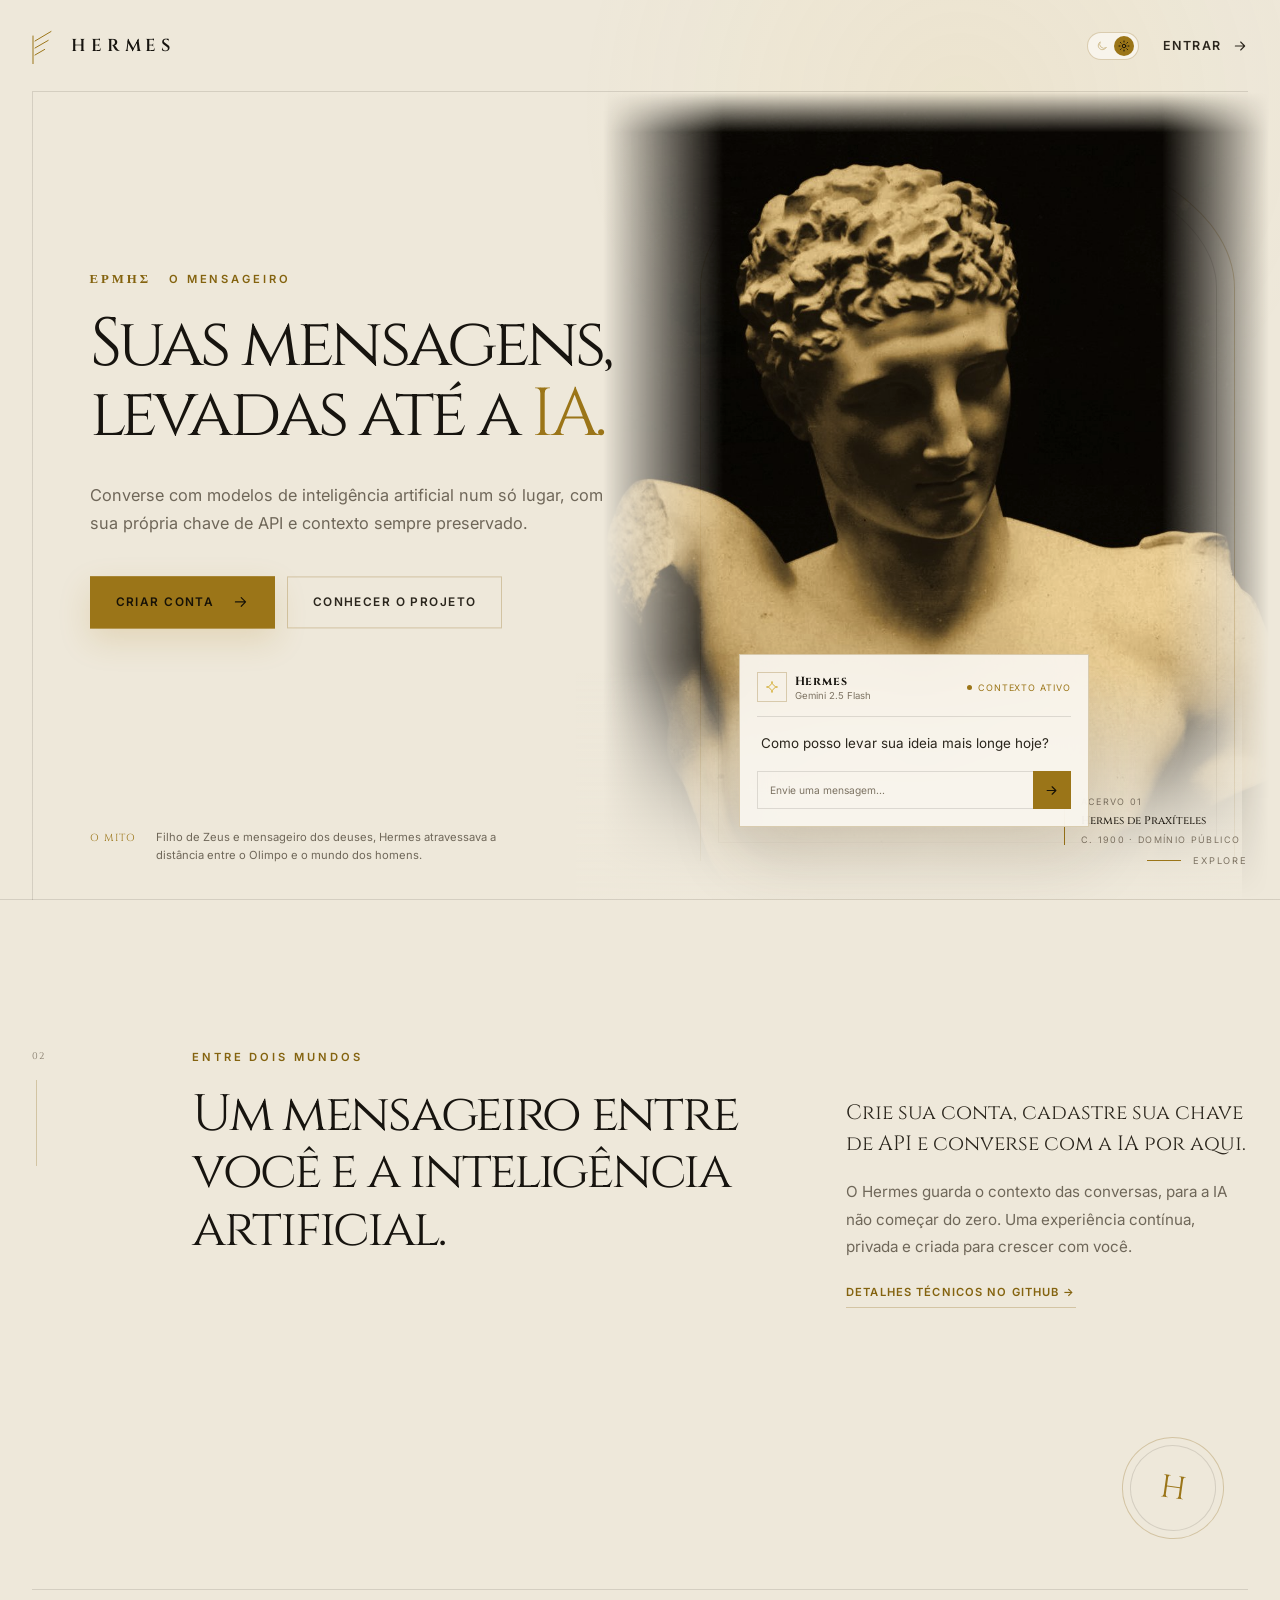
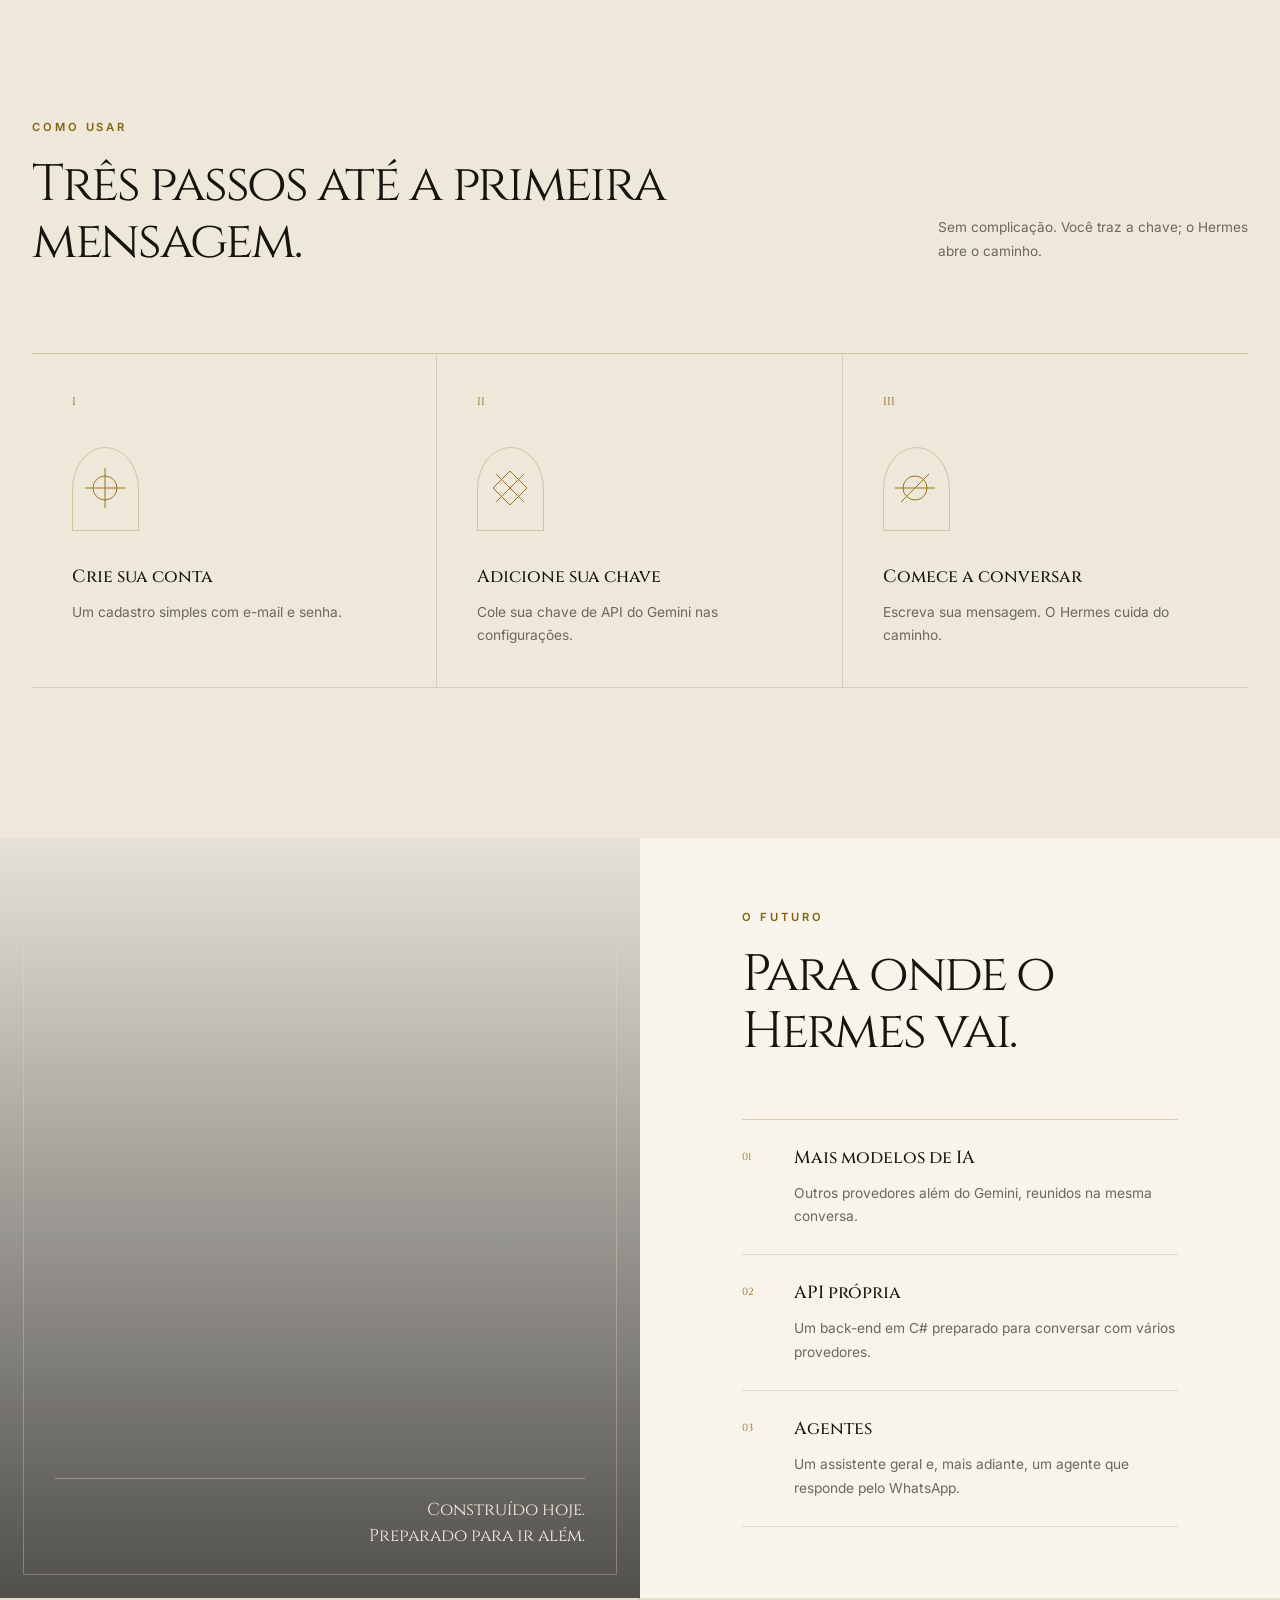
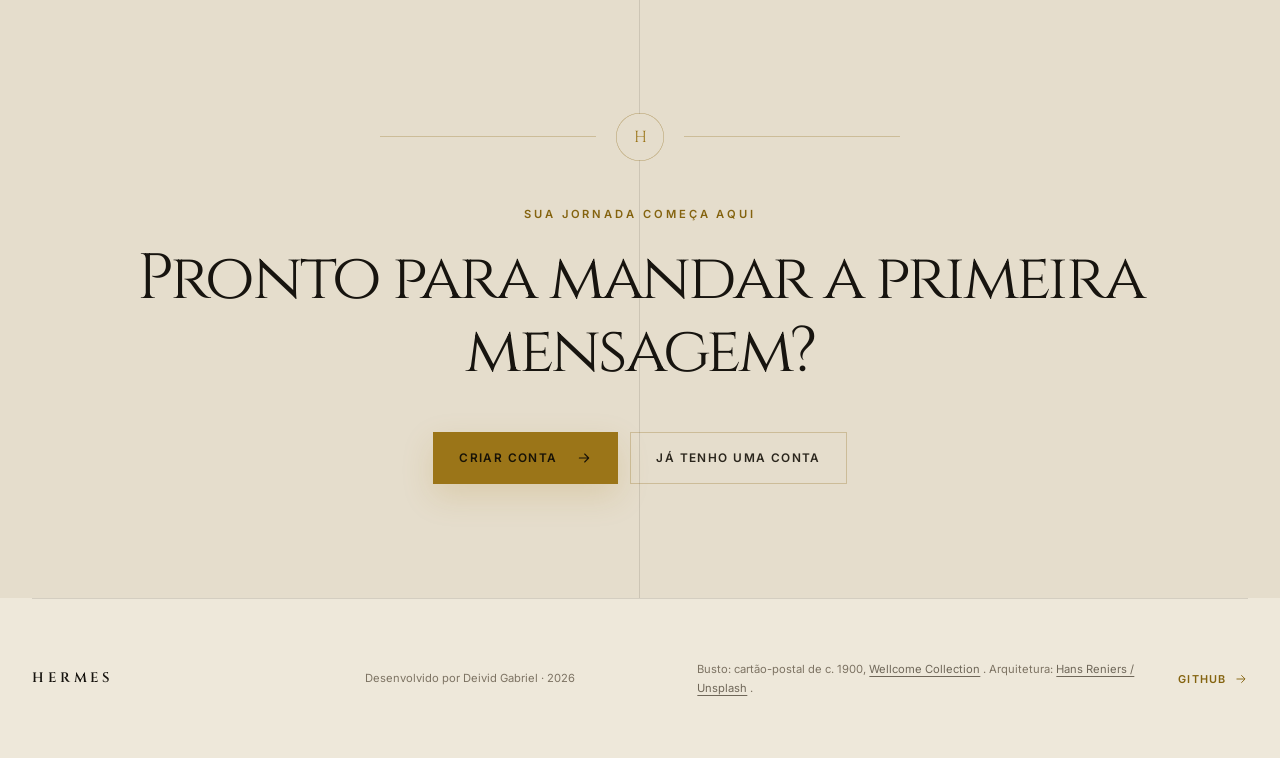
==== commit 1c5c8adf: "chore: deploy no Render (Dockerfile) e API_URL no front" ====
--- a/frontend/index.html
+++ b/frontend/index.html
@@ -20,11 +20,17 @@
       <img src="images/hermes-dourado.jpg" alt="Busto de mármore de Hermes, da estátua de Praxíteles" />
       <div class="hermes-sombra"></div>
       <div class="hermes-informacoes">
-        <p class="sobretitulo"><span>ΕΡΜΗΣ</span> O mensageiro</p>
-        <h1>Suas mensagens, levadas até a <em>IA.</em></h1>
+        <p class="sobretitulo">
+          <span>ΕΡΜΗΣ</span>
+          O mensageiro
+        </p>
+        <h1>
+          Suas mensagens, levadas até a
+          <em>IA.</em>
+        </h1>
         <p>
-          Converse com modelos de inteligência artificial num só lugar, com sua própria chave de API e contexto
-          sempre preservado.
+          Converse com modelos de inteligência artificial num só lugar, com sua própria chave de API e contexto sempre
+          preservado.
         </p>
 
         <div class="botoes">
@@ -35,12 +41,17 @@
 
       <div class="hermes-legenda">
         <span>O mito</span>
-        <p>Filho de Zeus e mensageiro dos deuses, Hermes atravessava a distância entre o Olimpo e o mundo dos homens.</p>
+        <p>
+          Filho de Zeus e mensageiro dos deuses, Hermes atravessava a distância entre o Olimpo e o mundo dos homens.
+        </p>
       </div>
 
       <div class="previa-chat" aria-hidden="true">
         <div class="previa-topo">
-          <span class="previa-modelo"><b>Hermes</b><small>Gemini 2.5 Flash</small></span>
+          <span class="previa-modelo">
+            <b>Hermes</b>
+            <small>Gemini 2.5 Flash</small>
+          </span>
           <span class="previa-status">Contexto ativo</span>
         </div>
         <p>Como posso levar sua ideia mais longe hoje?</p>
@@ -119,11 +130,14 @@
       <span>Desenvolvido por Deivid Gabriel · 2026</span>
       <span>
         Busto: cartão-postal de c. 1900,
-        <a href="https://wellcomecollection.org/works/et2sagbt" target="_blank" rel="noopener">Wellcome Collection</a>.
-        Arquitetura: <a href="https://unsplash.com/@hansreniers" target="_blank" rel="noopener">Hans Reniers / Unsplash</a>.
+        <a href="https://wellcomecollection.org/works/et2sagbt" target="_blank" rel="noopener">Wellcome Collection</a>
+        . Arquitetura:
+        <a href="https://unsplash.com/@hansreniers" target="_blank" rel="noopener">Hans Reniers / Unsplash</a>
+        .
       </span>
       <a href="https://github.com/DeividGabrielLeandro" target="_blank" rel="noopener">GitHub</a>
     </footer>
     <script src="js/script.js"></script>
+    <script src="../js/config.js"></script>
   </body>
 </html>
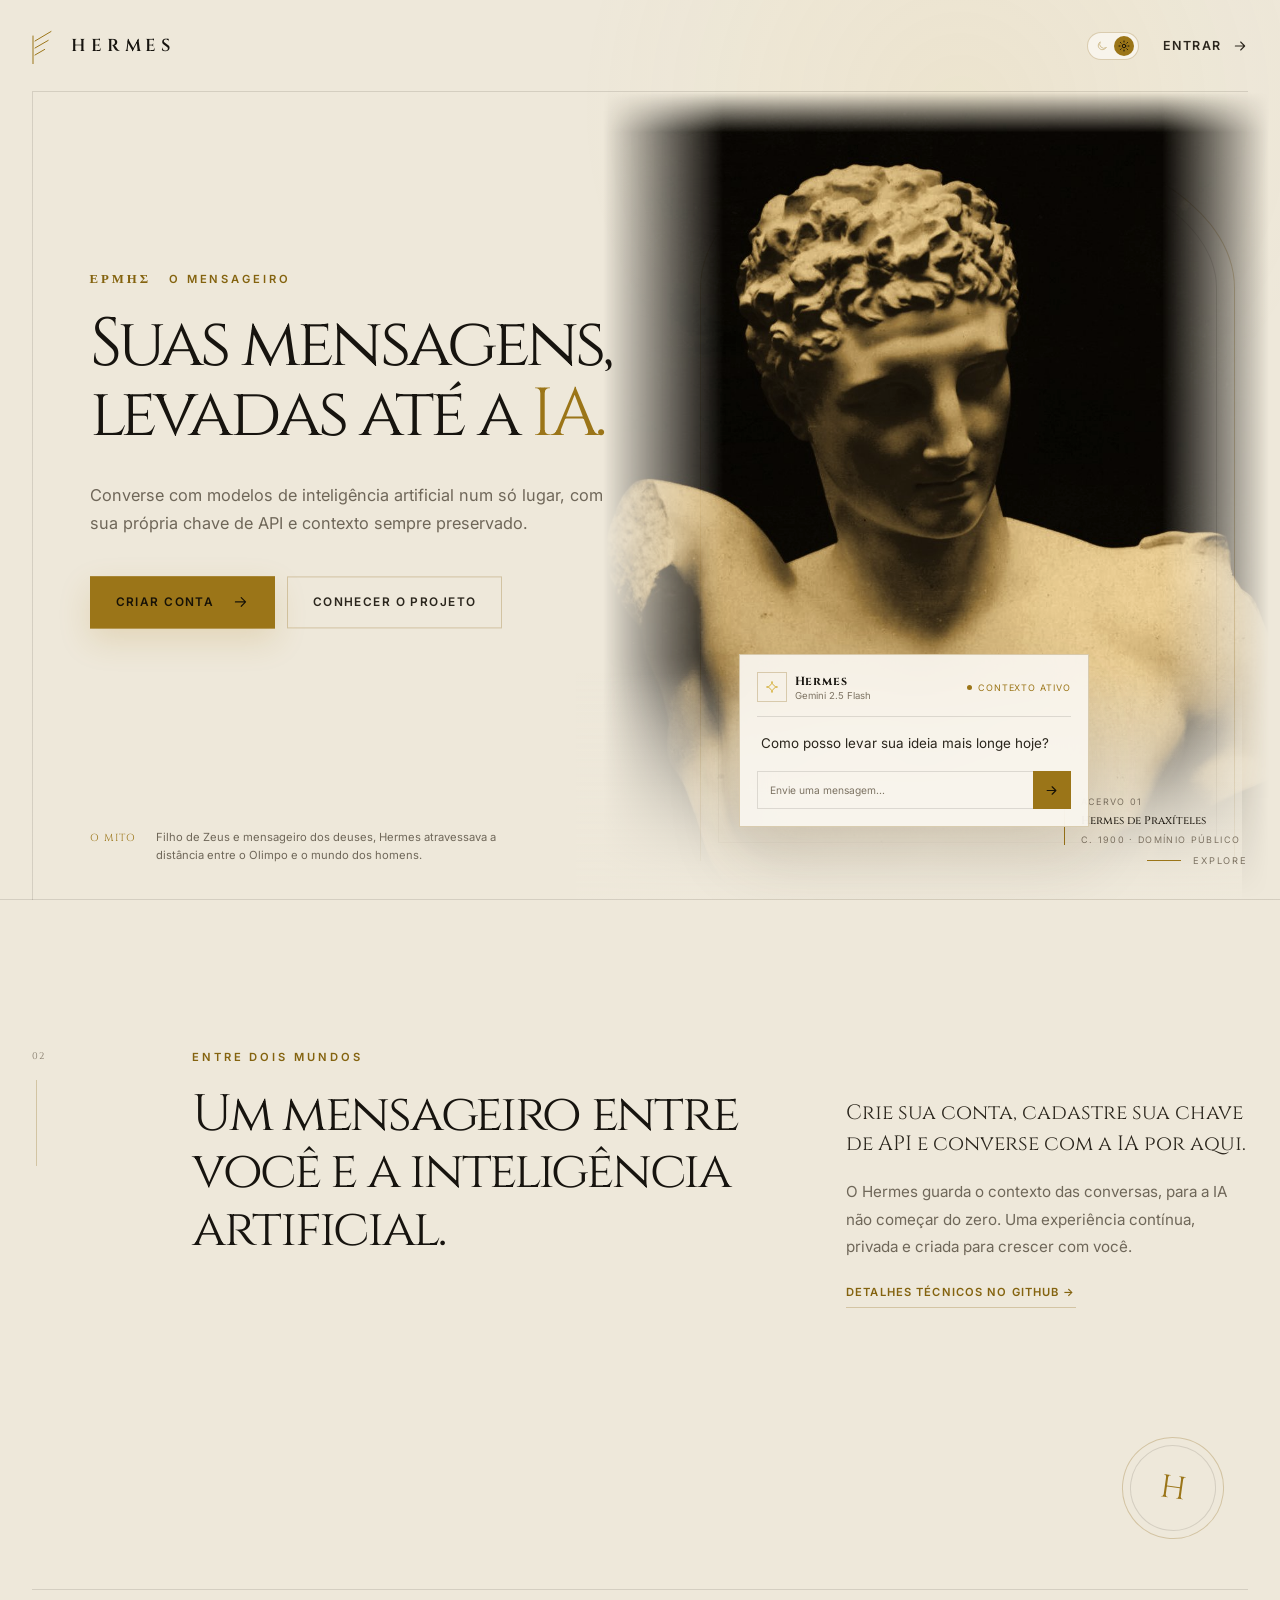
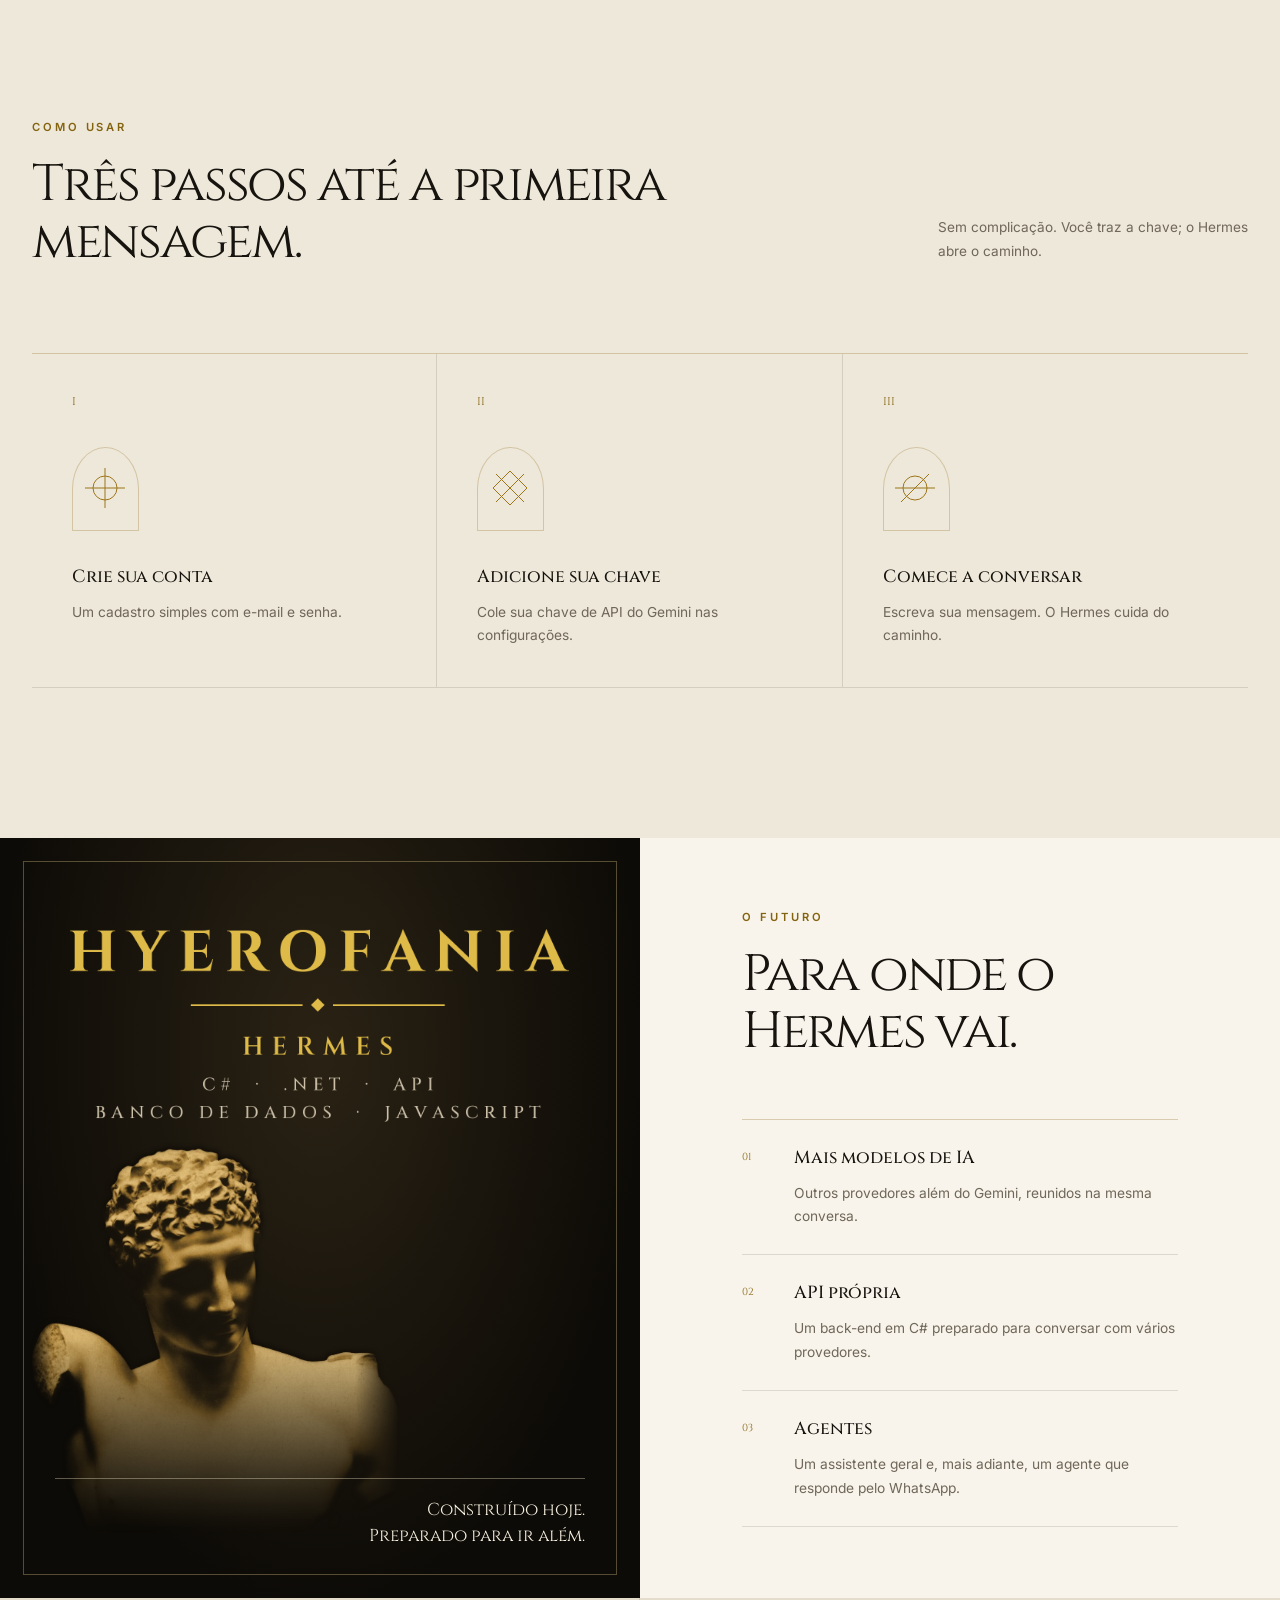
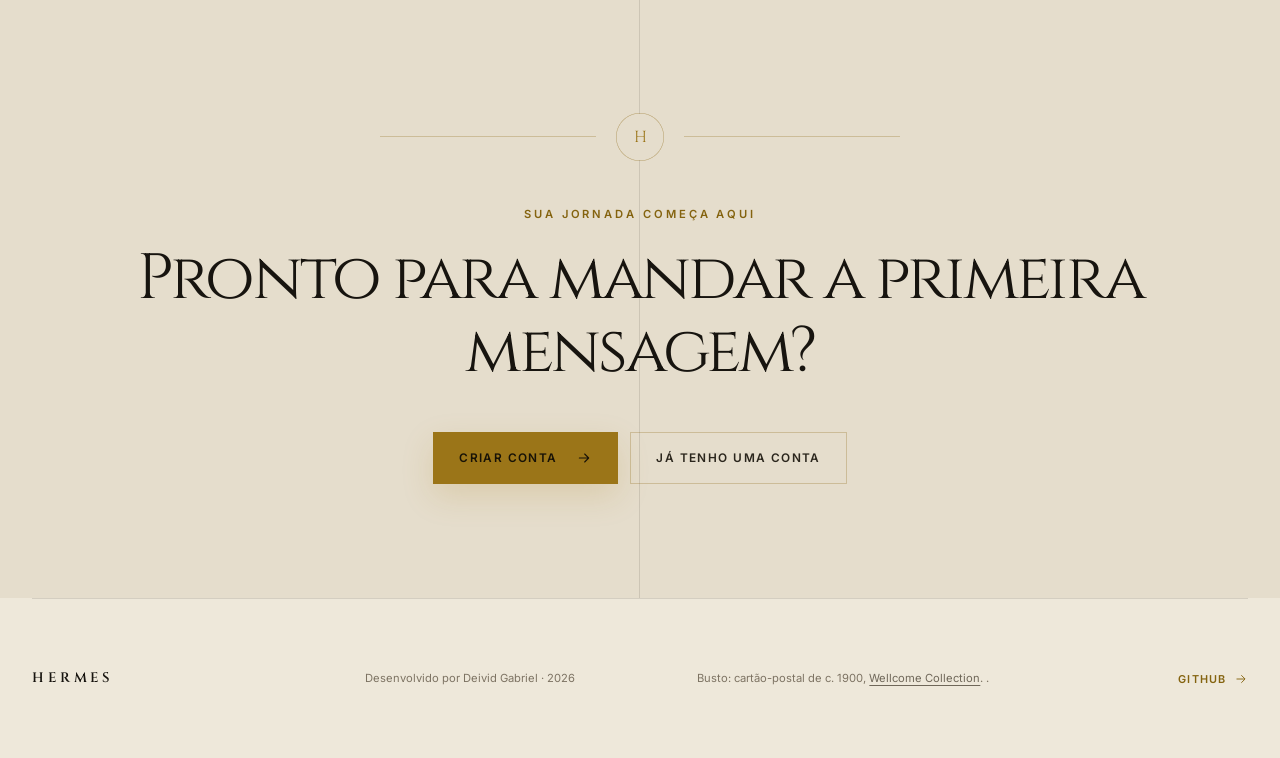
==== commit a24c23ec: "fix: confere o dono da conversa e troca a imagem da seção O futuro - A API confere se a conversa é d" ====
--- a/frontend/index.html
+++ b/frontend/index.html
@@ -130,9 +130,7 @@
       <span>Desenvolvido por Deivid Gabriel · 2026</span>
       <span>
         Busto: cartão-postal de c. 1900,
-        <a href="https://wellcomecollection.org/works/et2sagbt" target="_blank" rel="noopener">Wellcome Collection</a>
-        . Arquitetura:
-        <a href="https://unsplash.com/@hansreniers" target="_blank" rel="noopener">Hans Reniers / Unsplash</a>
+        <a href="https://wellcomecollection.org/works/et2sagbt" target="_blank" rel="noopener">Wellcome Collection</a>.
         .
       </span>
       <a href="https://github.com/DeividGabrielLeandro" target="_blank" rel="noopener">GitHub</a>
--- a/frontend/css/style.css
+++ b/frontend/css/style.css
@@ -933,10 +933,11 @@
   grid-column: 1;
   grid-row: 1 / -1;
   min-height: 680px;
+  /* Marca Hyerofania em cima, estátua do Hermes embaixo à esquerda */
   background:
-    linear-gradient(rgba(10, 9, 7, 0.08), rgba(10, 9, 7, 0.7)),
-    url("https://images.unsplash.com/photo-1532544847504-547ff5eac595?auto=format&fit=crop&w=1400&q=80") center / cover;
-  filter: saturate(0.2) sepia(0.25);
+    url("../images/hyerofania.png") center 16% / min(78%, 500px) auto no-repeat,
+    url("../images/hermes-estatua.png") left 30px bottom 24px / auto 62% no-repeat,
+    radial-gradient(ellipse at 50% 28%, #2a2214, #0d0b07 72%);
   outline: 1px solid rgba(232, 208, 139, 0.33);
   outline-offset: -24px;
 }
@@ -1661,7 +1662,7 @@
 
   .futuro::before {
     order: 2;
-    min-height: 430px;
+    min-height: 540px;
   }
 
   .futuro::after {
